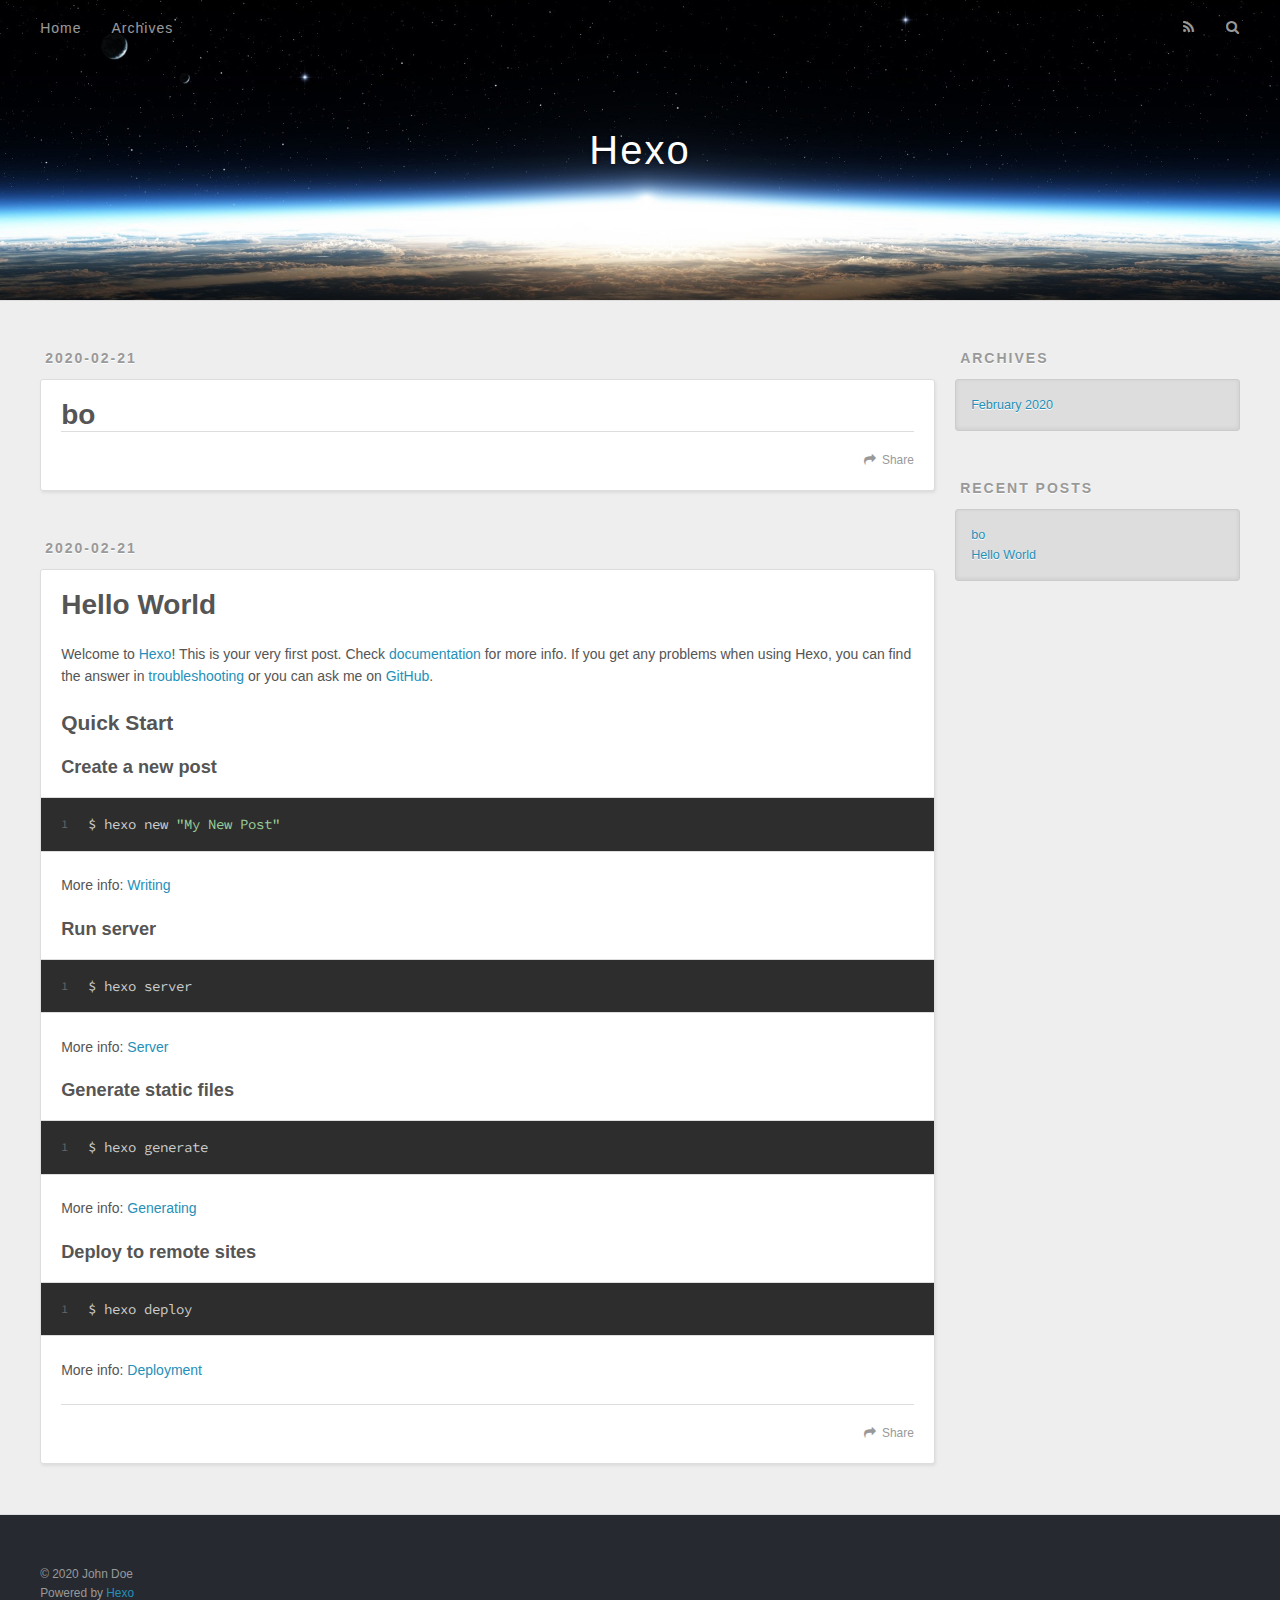
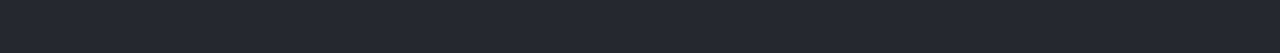
==== index.html @ 7b9a8f41 "Site updated: 2020-02-21 20:49:34" ====
<!DOCTYPE html>
<html>
<head>
  <meta charset="utf-8">
  

  
  <title>Hexo</title>
  <meta name="viewport" content="width=device-width, initial-scale=1, maximum-scale=1">
  <meta property="og:type" content="website">
<meta property="og:title" content="Hexo">
<meta property="og:url" content="http://yoursite.com/index.html">
<meta property="og:site_name" content="Hexo">
<meta property="og:locale" content="en_US">
<meta property="article:author" content="John Doe">
<meta name="twitter:card" content="summary">
  
    <link rel="alternate" href="/atom.xml" title="Hexo" type="application/atom+xml">
  
  
    <link rel="icon" href="/favicon.png">
  
  
    <link href="//fonts.googleapis.com/css?family=Source+Code+Pro" rel="stylesheet" type="text/css">
  
  
<link rel="stylesheet" href="/css/style.css">

<meta name="generator" content="Hexo 4.2.0"></head>

<body>
  <div id="container">
    <div id="wrap">
      <header id="header">
  <div id="banner"></div>
  <div id="header-outer" class="outer">
    <div id="header-title" class="inner">
      <h1 id="logo-wrap">
        <a href="/" id="logo">Hexo</a>
      </h1>
      
    </div>
    <div id="header-inner" class="inner">
      <nav id="main-nav">
        <a id="main-nav-toggle" class="nav-icon"></a>
        
          <a class="main-nav-link" href="/">Home</a>
        
          <a class="main-nav-link" href="/archives">Archives</a>
        
      </nav>
      <nav id="sub-nav">
        
          <a id="nav-rss-link" class="nav-icon" href="/atom.xml" title="RSS Feed"></a>
        
        <a id="nav-search-btn" class="nav-icon" title="Search"></a>
      </nav>
      <div id="search-form-wrap">
        <form action="//google.com/search" method="get" accept-charset="UTF-8" class="search-form"><input type="search" name="q" class="search-form-input" placeholder="Search"><button type="submit" class="search-form-submit">&#xF002;</button><input type="hidden" name="sitesearch" value="http://yoursite.com"></form>
      </div>
    </div>
  </div>
</header>
      <div class="outer">
        <section id="main">
  
    <article id="post-bo" class="article article-type-post" itemscope itemprop="blogPost">
  <div class="article-meta">
    <a href="/2020/02/21/bo/" class="article-date">
  <time datetime="2020-02-21T12:45:23.000Z" itemprop="datePublished">2020-02-21</time>
</a>
    
  </div>
  <div class="article-inner">
    
    
      <header class="article-header">
        
  
    <h1 itemprop="name">
      <a class="article-title" href="/2020/02/21/bo/">bo</a>
    </h1>
  

      </header>
    
    <div class="article-entry" itemprop="articleBody">
      
        
      
    </div>
    <footer class="article-footer">
      <a data-url="http://yoursite.com/2020/02/21/bo/" data-id="ck6w68iy30000985eg21dbt4z" class="article-share-link">Share</a>
      
      
    </footer>
  </div>
  
</article>


  
    <article id="post-hello-world" class="article article-type-post" itemscope itemprop="blogPost">
  <div class="article-meta">
    <a href="/2020/02/21/hello-world/" class="article-date">
  <time datetime="2020-02-21T11:59:10.746Z" itemprop="datePublished">2020-02-21</time>
</a>
    
  </div>
  <div class="article-inner">
    
    
      <header class="article-header">
        
  
    <h1 itemprop="name">
      <a class="article-title" href="/2020/02/21/hello-world/">Hello World</a>
    </h1>
  

      </header>
    
    <div class="article-entry" itemprop="articleBody">
      
        <p>Welcome to <a href="https://hexo.io/" target="_blank" rel="noopener">Hexo</a>! This is your very first post. Check <a href="https://hexo.io/docs/" target="_blank" rel="noopener">documentation</a> for more info. If you get any problems when using Hexo, you can find the answer in <a href="https://hexo.io/docs/troubleshooting.html" target="_blank" rel="noopener">troubleshooting</a> or you can ask me on <a href="https://github.com/hexojs/hexo/issues" target="_blank" rel="noopener">GitHub</a>.</p>
<h2 id="Quick-Start"><a href="#Quick-Start" class="headerlink" title="Quick Start"></a>Quick Start</h2><h3 id="Create-a-new-post"><a href="#Create-a-new-post" class="headerlink" title="Create a new post"></a>Create a new post</h3><figure class="highlight bash"><table><tr><td class="gutter"><pre><span class="line">1</span><br></pre></td><td class="code"><pre><span class="line">$ hexo new <span class="string">"My New Post"</span></span><br></pre></td></tr></table></figure>

<p>More info: <a href="https://hexo.io/docs/writing.html" target="_blank" rel="noopener">Writing</a></p>
<h3 id="Run-server"><a href="#Run-server" class="headerlink" title="Run server"></a>Run server</h3><figure class="highlight bash"><table><tr><td class="gutter"><pre><span class="line">1</span><br></pre></td><td class="code"><pre><span class="line">$ hexo server</span><br></pre></td></tr></table></figure>

<p>More info: <a href="https://hexo.io/docs/server.html" target="_blank" rel="noopener">Server</a></p>
<h3 id="Generate-static-files"><a href="#Generate-static-files" class="headerlink" title="Generate static files"></a>Generate static files</h3><figure class="highlight bash"><table><tr><td class="gutter"><pre><span class="line">1</span><br></pre></td><td class="code"><pre><span class="line">$ hexo generate</span><br></pre></td></tr></table></figure>

<p>More info: <a href="https://hexo.io/docs/generating.html" target="_blank" rel="noopener">Generating</a></p>
<h3 id="Deploy-to-remote-sites"><a href="#Deploy-to-remote-sites" class="headerlink" title="Deploy to remote sites"></a>Deploy to remote sites</h3><figure class="highlight bash"><table><tr><td class="gutter"><pre><span class="line">1</span><br></pre></td><td class="code"><pre><span class="line">$ hexo deploy</span><br></pre></td></tr></table></figure>

<p>More info: <a href="https://hexo.io/docs/one-command-deployment.html" target="_blank" rel="noopener">Deployment</a></p>

      
    </div>
    <footer class="article-footer">
      <a data-url="http://yoursite.com/2020/02/21/hello-world/" data-id="ck6w68iyo0001985e7ej82xli" class="article-share-link">Share</a>
      
      
    </footer>
  </div>
  
</article>


  


</section>
        
          <aside id="sidebar">
  
    

  
    

  
    
  
    
  <div class="widget-wrap">
    <h3 class="widget-title">Archives</h3>
    <div class="widget">
      <ul class="archive-list"><li class="archive-list-item"><a class="archive-list-link" href="/archives/2020/02/">February 2020</a></li></ul>
    </div>
  </div>


  
    
  <div class="widget-wrap">
    <h3 class="widget-title">Recent Posts</h3>
    <div class="widget">
      <ul>
        
          <li>
            <a href="/2020/02/21/bo/">bo</a>
          </li>
        
          <li>
            <a href="/2020/02/21/hello-world/">Hello World</a>
          </li>
        
      </ul>
    </div>
  </div>

  
</aside>
        
      </div>
      <footer id="footer">
  
  <div class="outer">
    <div id="footer-info" class="inner">
      &copy; 2020 John Doe<br>
      Powered by <a href="http://hexo.io/" target="_blank">Hexo</a>
    </div>
  </div>
</footer>
    </div>
    <nav id="mobile-nav">
  
    <a href="/" class="mobile-nav-link">Home</a>
  
    <a href="/archives" class="mobile-nav-link">Archives</a>
  
</nav>
    

<script src="//ajax.googleapis.com/ajax/libs/jquery/2.0.3/jquery.min.js"></script>


  
<link rel="stylesheet" href="/fancybox/jquery.fancybox.css">

  
<script src="/fancybox/jquery.fancybox.pack.js"></script>




<script src="/js/script.js"></script>




  </div>
</body>
</html>
---- css/style.css ----
body {
  width: 100%;
}
body:before,
body:after {
  content: "";
  display: table;
}
body:after {
  clear: both;
}
html,
body,
div,
span,
applet,
object,
iframe,
h1,
h2,
h3,
h4,
h5,
h6,
p,
blockquote,
pre,
a,
abbr,
acronym,
address,
big,
cite,
code,
del,
dfn,
em,
img,
ins,
kbd,
q,
s,
samp,
small,
strike,
strong,
sub,
sup,
tt,
var,
dl,
dt,
dd,
ol,
ul,
li,
fieldset,
form,
label,
legend,
table,
caption,
tbody,
tfoot,
thead,
tr,
th,
td {
  margin: 0;
  padding: 0;
  border: 0;
  outline: 0;
  font-weight: inherit;
  font-style: inherit;
  font-family: inherit;
  font-size: 100%;
  vertical-align: baseline;
}
body {
  line-height: 1;
  color: #000;
  background: #fff;
}
ol,
ul {
  list-style: none;
}
table {
  border-collapse: separate;
  border-spacing: 0;
  vertical-align: middle;
}
caption,
th,
td {
  text-align: left;
  font-weight: normal;
  vertical-align: middle;
}
a img {
  border: none;
}
input,
button {
  margin: 0;
  padding: 0;
}
input::-moz-focus-inner,
button::-moz-focus-inner {
  border: 0;
  padding: 0;
}
@font-face {
  font-family: FontAwesome;
  font-style: normal;
  font-weight: normal;
  src: url("fonts/fontawesome-webfont.eot?v=#4.0.3");
  src: url("fonts/fontawesome-webfont.eot?#iefix&v=#4.0.3") format("embedded-opentype"), url("fonts/fontawesome-webfont.woff?v=#4.0.3") format("woff"), url("fonts/fontawesome-webfont.ttf?v=#4.0.3") format("truetype"), url("fonts/fontawesome-webfont.svg#fontawesomeregular?v=#4.0.3") format("svg");
}
html,
body,
#container {
  height: 100%;
}
body {
  background: #eee;
  font: 14px -apple-system, BlinkMacSystemFont, "Segoe UI", "Roboto", "Oxygen", "Ubuntu", "Cantarell", "Fira Sans", "Droid Sans", "Helvetica Neue", sans-serif;
  -webkit-text-size-adjust: 100%;
}
.outer {
  max-width: 1220px;
  margin: 0 auto;
  padding: 0 20px;
}
.outer:before,
.outer:after {
  content: "";
  display: table;
}
.outer:after {
  clear: both;
}
.inner {
  display: inline;
  float: left;
  width: 98.33333333333333%;
  margin: 0 0.833333333333333%;
}
.left,
.alignleft {
  float: left;
}
.right,
.alignright {
  float: right;
}
.clear {
  clear: both;
}
#container {
  position: relative;
}
.mobile-nav-on {
  overflow: hidden;
}
#wrap {
  height: 100%;
  width: 100%;
  position: absolute;
  top: 0;
  left: 0;
  -webkit-transition: 0.2s ease-out;
  -moz-transition: 0.2s ease-out;
  -ms-transition: 0.2s ease-out;
  transition: 0.2s ease-out;
  z-index: 1;
  background: #eee;
}
.mobile-nav-on #wrap {
  left: 280px;
}
@media screen and (min-width: 768px) {
  #main {
    display: inline;
    float: left;
    width: 73.33333333333333%;
    margin: 0 0.833333333333333%;
  }
}
.article-date,
.article-category-link,
.archive-year,
.widget-title {
  text-decoration: none;
  text-transform: uppercase;
  letter-spacing: 2px;
  color: #999;
  margin-bottom: 1em;
  margin-left: 5px;
  line-height: 1em;
  text-shadow: 0 1px #fff;
  font-weight: bold;
}
.article-inner,
.archive-article-inner {
  background: #fff;
  -webkit-box-shadow: 1px 2px 3px #ddd;
  box-shadow: 1px 2px 3px #ddd;
  border: 1px solid #ddd;
  border-radius: 3px;
}
.article-entry h1,
.widget h1 {
  font-size: 2em;
}
.article-entry h2,
.widget h2 {
  font-size: 1.5em;
}
.article-entry h3,
.widget h3 {
  font-size: 1.3em;
}
.article-entry h4,
.widget h4 {
  font-size: 1.2em;
}
.article-entry h5,
.widget h5 {
  font-size: 1em;
}
.article-entry h6,
.widget h6 {
  font-size: 1em;
  color: #999;
}
.article-entry hr,
.widget hr {
  border: 1px dashed #ddd;
}
.article-entry strong,
.widget strong {
  font-weight: bold;
}
.article-entry em,
.widget em,
.article-entry cite,
.widget cite {
  font-style: italic;
}
.article-entry sup,
.widget sup,
.article-entry sub,
.widget sub {
  font-size: 0.75em;
  line-height: 0;
  position: relative;
  vertical-align: baseline;
}
.article-entry sup,
.widget sup {
  top: -0.5em;
}
.article-entry sub,
.widget sub {
  bottom: -0.2em;
}
.article-entry small,
.widget small {
  font-size: 0.85em;
}
.article-entry acronym,
.widget acronym,
.article-entry abbr,
.widget abbr {
  border-bottom: 1px dotted;
}
.article-entry ul,
.widget ul,
.article-entry ol,
.widget ol,
.article-entry dl,
.widget dl {
  margin: 0 20px;
  line-height: 1.6em;
}
.article-entry ul ul,
.widget ul ul,
.article-entry ol ul,
.widget ol ul,
.article-entry ul ol,
.widget ul ol,
.article-entry ol ol,
.widget ol ol {
  margin-top: 0;
  margin-bottom: 0;
}
.article-entry ul,
.widget ul {
  list-style: disc;
}
.article-entry ol,
.widget ol {
  list-style: decimal;
}
.article-entry dt,
.widget dt {
  font-weight: bold;
}
#header {
  height: 300px;
  position: relative;
  border-bottom: 1px solid #ddd;
}
#header:before,
#header:after {
  content: "";
  position: absolute;
  left: 0;
  right: 0;
  height: 40px;
}
#header:before {
  top: 0;
  background: -webkit-linear-gradient(rgba(0,0,0,0.2), transparent);
  background: -moz-linear-gradient(rgba(0,0,0,0.2), transparent);
  background: -ms-linear-gradient(rgba(0,0,0,0.2), transparent);
  background: linear-gradient(rgba(0,0,0,0.2), transparent);
}
#header:after {
  bottom: 0;
  background: -webkit-linear-gradient(transparent, rgba(0,0,0,0.2));
  background: -moz-linear-gradient(transparent, rgba(0,0,0,0.2));
  background: -ms-linear-gradient(transparent, rgba(0,0,0,0.2));
  background: linear-gradient(transparent, rgba(0,0,0,0.2));
}
#header-outer {
  height: 100%;
  position: relative;
}
#header-inner {
  position: relative;
  overflow: hidden;
}
#banner {
  position: absolute;
  top: 0;
  left: 0;
  width: 100%;
  height: 100%;
  background: url("images/banner.jpg") center #000;
  -webkit-background-size: cover;
  -moz-background-size: cover;
  background-size: cover;
  z-index: -1;
}
#header-title {
  text-align: center;
  height: 40px;
  position: absolute;
  top: 50%;
  left: 0;
  margin-top: -20px;
}
#logo,
#subtitle {
  text-decoration: none;
  color: #fff;
  font-weight: 300;
  text-shadow: 0 1px 4px rgba(0,0,0,0.3);
}
#logo {
  font-size: 40px;
  line-height: 40px;
  letter-spacing: 2px;
}
#subtitle {
  font-size: 16px;
  line-height: 16px;
  letter-spacing: 1px;
}
#subtitle-wrap {
  margin-top: 16px;
}
#main-nav {
  float: left;
  margin-left: -15px;
}
.nav-icon,
.main-nav-link {
  float: left;
  color: #fff;
  opacity: 0.6;
  text-decoration: none;
  text-shadow: 0 1px rgba(0,0,0,0.2);
  -webkit-transition: opacity 0.2s;
  -moz-transition: opacity 0.2s;
  -ms-transition: opacity 0.2s;
  transition: opacity 0.2s;
  display: block;
  padding: 20px 15px;
}
.nav-icon:hover,
.main-nav-link:hover {
  opacity: 1;
}
.nav-icon {
  font-family: FontAwesome;
  text-align: center;
  font-size: 14px;
  width: 14px;
  height: 14px;
  padding: 20px 15px;
  position: relative;
  cursor: pointer;
}
.main-nav-link {
  font-weight: 300;
  letter-spacing: 1px;
}
@media screen and (max-width: 479px) {
  .main-nav-link {
    display: none;
  }
}
#main-nav-toggle {
  display: none;
}
#main-nav-toggle:before {
  content: "\f0c9";
}
@media screen and (max-width: 479px) {
  #main-nav-toggle {
    display: block;
  }
}
#sub-nav {
  float: right;
  margin-right: -15px;
}
#nav-rss-link:before {
  content: "\f09e";
}
#nav-search-btn:before {
  content: "\f002";
}
#search-form-wrap {
  position: absolute;
  top: 15px;
  width: 150px;
  height: 30px;
  right: -150px;
  opacity: 0;
  -webkit-transition: 0.2s ease-out;
  -moz-transition: 0.2s ease-out;
  -ms-transition: 0.2s ease-out;
  transition: 0.2s ease-out;
}
#search-form-wrap.on {
  opacity: 1;
  right: 0;
}
@media screen and (max-width: 479px) {
  #search-form-wrap {
    width: 100%;
    right: -100%;
  }
}
.search-form {
  position: absolute;
  top: 0;
  left: 0;
  right: 0;
  background: #fff;
  padding: 5px 15px;
  border-radius: 15px;
  -webkit-box-shadow: 0 0 10px rgba(0,0,0,0.3);
  box-shadow: 0 0 10px rgba(0,0,0,0.3);
}
.search-form-input {
  border: none;
  background: none;
  color: #555;
  width: 100%;
  font: 13px -apple-system, BlinkMacSystemFont, "Segoe UI", "Roboto", "Oxygen", "Ubuntu", "Cantarell", "Fira Sans", "Droid Sans", "Helvetica Neue", sans-serif;
  outline: none;
}
.search-form-input::-webkit-search-results-decoration,
.search-form-input::-webkit-search-cancel-button {
  -webkit-appearance: none;
}
.search-form-submit {
  position: absolute;
  top: 50%;
  right: 10px;
  margin-top: -7px;
  font: 13px FontAwesome;
  border: none;
  background: none;
  color: #bbb;
  cursor: pointer;
}
.search-form-submit:hover,
.search-form-submit:focus {
  color: #777;
}
.article {
  margin: 50px 0;
}
.article-inner {
  overflow: hidden;
}
.article-meta:before,
.article-meta:after {
  content: "";
  display: table;
}
.article-meta:after {
  clear: both;
}
.article-date {
  float: left;
}
.article-category {
  float: left;
  line-height: 1em;
  color: #ccc;
  text-shadow: 0 1px #fff;
  margin-left: 8px;
}
.article-category:before {
  content: "\2022";
}
.article-category-link {
  margin: 0 12px 1em;
}
.article-header {
  padding: 20px 20px 0;
}
.article-title {
  text-decoration: none;
  font-size: 2em;
  font-weight: bold;
  color: #555;
  line-height: 1.1em;
  -webkit-transition: color 0.2s;
  -moz-transition: color 0.2s;
  -ms-transition: color 0.2s;
  transition: color 0.2s;
}
a.article-title:hover {
  color: #258fb8;
}
.article-entry {
  color: #555;
  padding: 0 20px;
}
.article-entry:before,
.article-entry:after {
  content: "";
  display: table;
}
.article-entry:after {
  clear: both;
}
.article-entry p,
.article-entry table {
  line-height: 1.6em;
  margin: 1.6em 0;
}
.article-entry h1,
.article-entry h2,
.article-entry h3,
.article-entry h4,
.article-entry h5,
.article-entry h6 {
  font-weight: bold;
}
.article-entry h1,
.article-entry h2,
.article-entry h3,
.article-entry h4,
.article-entry h5,
.article-entry h6 {
  line-height: 1.1em;
  margin: 1.1em 0;
}
.article-entry a {
  color: #258fb8;
  text-decoration: none;
}
.article-entry a:hover {
  text-decoration: underline;
}
.article-entry ul,
.article-entry ol,
.article-entry dl {
  margin-top: 1.6em;
  margin-bottom: 1.6em;
}
.article-entry img,
.article-entry video {
  max-width: 100%;
  height: auto;
  display: block;
  margin: auto;
}
.article-entry iframe {
  border: none;
}
.article-entry table {
  width: 100%;
  border-collapse: collapse;
  border-spacing: 0;
}
.article-entry th {
  font-weight: bold;
  border-bottom: 3px solid #ddd;
  padding-bottom: 0.5em;
}
.article-entry td {
  border-bottom: 1px solid #ddd;
  padding: 10px 0;
}
.article-entry blockquote {
  font-family: Georgia, "Times New Roman", serif;
  font-size: 1.4em;
  margin: 1.6em 20px;
  text-align: center;
}
.article-entry blockquote footer {
  font-size: 14px;
  margin: 1.6em 0;
  font-family: -apple-system, BlinkMacSystemFont, "Segoe UI", "Roboto", "Oxygen", "Ubuntu", "Cantarell", "Fira Sans", "Droid Sans", "Helvetica Neue", sans-serif;
}
.article-entry blockquote footer cite:before {
  content: "—";
  padding: 0 0.5em;
}
.article-entry .pullquote {
  text-align: left;
  width: 45%;
  margin: 0;
}
.article-entry .pullquote.left {
  margin-left: 0.5em;
  margin-right: 1em;
}
.article-entry .pullquote.right {
  margin-right: 0.5em;
  margin-left: 1em;
}
.article-entry .caption {
  color: #999;
  display: block;
  font-size: 0.9em;
  margin-top: 0.5em;
  position: relative;
  text-align: center;
}
.article-entry .video-container {
  position: relative;
  padding-top: 56.25%;
  height: 0;
  overflow: hidden;
}
.article-entry .video-container iframe,
.article-entry .video-container object,
.article-entry .video-container embed {
  position: absolute;
  top: 0;
  left: 0;
  width: 100%;
  height: 100%;
  margin-top: 0;
}
.article-more-link a {
  display: inline-block;
  line-height: 1em;
  padding: 6px 15px;
  border-radius: 15px;
  background: #eee;
  color: #999;
  text-shadow: 0 1px #fff;
  text-decoration: none;
}
.article-more-link a:hover {
  background: #258fb8;
  color: #fff;
  text-decoration: none;
  text-shadow: 0 1px #1e7293;
}
.article-footer {
  font-size: 0.85em;
  line-height: 1.6em;
  border-top: 1px solid #ddd;
  padding-top: 1.6em;
  margin: 0 20px 20px;
}
.article-footer:before,
.article-footer:after {
  content: "";
  display: table;
}
.article-footer:after {
  clear: both;
}
.article-footer a {
  color: #999;
  text-decoration: none;
}
.article-footer a:hover {
  color: #555;
}
.article-tag-list-item {
  float: left;
  margin-right: 10px;
}
.article-tag-list-link:before {
  content: "#";
}
.article-comment-link {
  float: right;
}
.article-comment-link:before {
  content: "\f075";
  font-family: FontAwesome;
  padding-right: 8px;
}
.article-share-link {
  cursor: pointer;
  float: right;
  margin-left: 20px;
}
.article-share-link:before {
  content: "\f064";
  font-family: FontAwesome;
  padding-right: 6px;
}
#article-nav {
  position: relative;
}
#article-nav:before,
#article-nav:after {
  content: "";
  display: table;
}
#article-nav:after {
  clear: both;
}
@media screen and (min-width: 768px) {
  #article-nav {
    margin: 50px 0;
  }
  #article-nav:before {
    width: 8px;
    height: 8px;
    position: absolute;
    top: 50%;
    left: 50%;
    margin-top: -4px;
    margin-left: -4px;
    content: "";
    border-radius: 50%;
    background: #ddd;
    -webkit-box-shadow: 0 1px 2px #fff;
    box-shadow: 0 1px 2px #fff;
  }
}
.article-nav-link-wrap {
  text-decoration: none;
  text-shadow: 0 1px #fff;
  color: #999;
  -webkit-box-sizing: border-box;
  -moz-box-sizing: border-box;
  box-sizing: border-box;
  margin-top: 50px;
  text-align: center;
  display: block;
}
.article-nav-link-wrap:hover {
  color: #555;
}
@media screen and (min-width: 768px) {
  .article-nav-link-wrap {
    width: 50%;
    margin-top: 0;
  }
}
@media screen and (min-width: 768px) {
  #article-nav-newer {
    float: left;
    text-align: right;
    padding-right: 20px;
  }
}
@media screen and (min-width: 768px) {
  #article-nav-older {
    float: right;
    text-align: left;
    padding-left: 20px;
  }
}
.article-nav-caption {
  text-transform: uppercase;
  letter-spacing: 2px;
  color: #ddd;
  line-height: 1em;
  font-weight: bold;
}
#article-nav-newer .article-nav-caption {
  margin-right: -2px;
}
.article-nav-title {
  font-size: 0.85em;
  line-height: 1.6em;
  margin-top: 0.5em;
}
.article-share-box {
  position: absolute;
  display: none;
  background: #fff;
  -webkit-box-shadow: 1px 2px 10px rgba(0,0,0,0.2);
  box-shadow: 1px 2px 10px rgba(0,0,0,0.2);
  border-radius: 3px;
  margin-left: -145px;
  overflow: hidden;
  z-index: 1;
}
.article-share-box.on {
  display: block;
}
.article-share-input {
  width: 100%;
  background: none;
  -webkit-box-sizing: border-box;
  -moz-box-sizing: border-box;
  box-sizing: border-box;
  font: 14px -apple-system, BlinkMacSystemFont, "Segoe UI", "Roboto", "Oxygen", "Ubuntu", "Cantarell", "Fira Sans", "Droid Sans", "Helvetica Neue", sans-serif;
  padding: 0 15px;
  color: #555;
  outline: none;
  border: 1px solid #ddd;
  border-radius: 3px 3px 0 0;
  height: 36px;
  line-height: 36px;
}
.article-share-links {
  background: #eee;
}
.article-share-links:before,
.article-share-links:after {
  content: "";
  display: table;
}
.article-share-links:after {
  clear: both;
}
.article-share-twitter,
.article-share-facebook,
.article-share-pinterest,
.article-share-google {
  width: 50px;
  height: 36px;
  display: block;
  float: left;
  position: relative;
  color: #999;
  text-shadow: 0 1px #fff;
}
.article-share-twitter:before,
.article-share-facebook:before,
.article-share-pinterest:before,
.article-share-google:before {
  font-size: 20px;
  font-family: FontAwesome;
  width: 20px;
  height: 20px;
  position: absolute;
  top: 50%;
  left: 50%;
  margin-top: -10px;
  margin-left: -10px;
  text-align: center;
}
.article-share-twitter:hover,
.article-share-facebook:hover,
.article-share-pinterest:hover,
.article-share-google:hover {
  color: #fff;
}
.article-share-twitter:before {
  content: "\f099";
}
.article-share-twitter:hover {
  background: #00aced;
  text-shadow: 0 1px #008abe;
}
.article-share-facebook:before {
  content: "\f09a";
}
.article-share-facebook:hover {
  background: #3b5998;
  text-shadow: 0 1px #2f477a;
}
.article-share-pinterest:before {
  content: "\f0d2";
}
.article-share-pinterest:hover {
  background: #cb2027;
  text-shadow: 0 1px #a21a1f;
}
.article-share-google:before {
  content: "\f0d5";
}
.article-share-google:hover {
  background: #dd4b39;
  text-shadow: 0 1px #be3221;
}
.article-gallery {
  background: #000;
  position: relative;
}
.article-gallery-photos {
  position: relative;
  overflow: hidden;
}
.article-gallery-img {
  display: none;
  max-width: 100%;
}
.article-gallery-img:first-child {
  display: block;
}
.article-gallery-img.loaded {
  position: absolute;
  display: block;
}
.article-gallery-img img {
  display: block;
  max-width: 100%;
  margin: 0 auto;
}
#comments {
  background: #fff;
  -webkit-box-shadow: 1px 2px 3px #ddd;
  box-shadow: 1px 2px 3px #ddd;
  padding: 20px;
  border: 1px solid #ddd;
  border-radius: 3px;
  margin: 50px 0;
}
#comments a {
  color: #258fb8;
}
.archives-wrap {
  margin: 50px 0;
}
.archives:before,
.archives:after {
  content: "";
  display: table;
}
.archives:after {
  clear: both;
}
.archive-year-wrap {
  margin-bottom: 1em;
}
.archives {
  -webkit-column-gap: 10px;
  -moz-column-gap: 10px;
  column-gap: 10px;
}
@media screen and (min-width: 480px) and (max-width: 767px) {
  .archives {
    -webkit-column-count: 2;
    -moz-column-count: 2;
    column-count: 2;
  }
}
@media screen and (min-width: 768px) {
  .archives {
    -webkit-column-count: 3;
    -moz-column-count: 3;
    column-count: 3;
  }
}
.archive-article {
  -webkit-column-break-inside: avoid;
  page-break-inside: avoid;
  overflow: hidden;
  break-inside: avoid-column;
}
.archive-article-inner {
  padding: 10px;
  margin-bottom: 15px;
}
.archive-article-title {
  text-decoration: none;
  font-weight: bold;
  color: #555;
  -webkit-transition: color 0.2s;
  -moz-transition: color 0.2s;
  -ms-transition: color 0.2s;
  transition: color 0.2s;
  line-height: 1.6em;
}
.archive-article-title:hover {
  color: #258fb8;
}
.archive-article-footer {
  margin-top: 1em;
}
.archive-article-date {
  color: #999;
  text-decoration: none;
  font-size: 0.85em;
  line-height: 1em;
  margin-bottom: 0.5em;
  display: block;
}
#page-nav {
  margin: 50px auto;
  background: #fff;
  -webkit-box-shadow: 1px 2px 3px #ddd;
  box-shadow: 1px 2px 3px #ddd;
  border: 1px solid #ddd;
  border-radius: 3px;
  text-align: center;
  color: #999;
  overflow: hidden;
}
#page-nav:before,
#page-nav:after {
  content: "";
  display: table;
}
#page-nav:after {
  clear: both;
}
#page-nav a,
#page-nav span {
  padding: 10px 20px;
  line-height: 1;
  height: 2ex;
}
#page-nav a {
  color: #999;
  text-decoration: none;
}
#page-nav a:hover {
  background: #999;
  color: #fff;
}
#page-nav .prev {
  float: left;
}
#page-nav .next {
  float: right;
}
#page-nav .page-number {
  display: inline-block;
}
@media screen and (max-width: 479px) {
  #page-nav .page-number {
    display: none;
  }
}
#page-nav .current {
  color: #555;
  font-weight: bold;
}
#page-nav .space {
  color: #ddd;
}
#footer {
  background: #262a30;
  padding: 50px 0;
  border-top: 1px solid #ddd;
  color: #999;
}
#footer a {
  color: #258fb8;
  text-decoration: none;
}
#footer a:hover {
  text-decoration: underline;
}
#footer-info {
  line-height: 1.6em;
  font-size: 0.85em;
}
.article-entry pre,
.article-entry .highlight {
  background: #2d2d2d;
  margin: 0 -20px;
  padding: 15px 20px;
  border-style: solid;
  border-color: #ddd;
  border-width: 1px 0;
  overflow: auto;
  color: #ccc;
  line-height: 22.400000000000002px;
}
.article-entry .highlight .gutter pre,
.article-entry .gist .gist-file .gist-data .line-numbers {
  color: #666;
  font-size: 0.85em;
}
.article-entry pre,
.article-entry code {
  font-family: "Source Code Pro", Consolas, Monaco, Menlo, Consolas, monospace;
}
.article-entry code {
  background: #eee;
  text-shadow: 0 1px #fff;
  padding: 0 0.3em;
}
.article-entry pre code {
  background: none;
  text-shadow: none;
  padding: 0;
}
.article-entry .highlight pre {
  border: none;
  margin: 0;
  padding: 0;
}
.article-entry .highlight table {
  margin: 0;
  width: auto;
}
.article-entry .highlight td {
  border: none;
  padding: 0;
}
.article-entry .highlight figcaption {
  font-size: 0.85em;
  color: #999;
  line-height: 1em;
  margin-bottom: 1em;
}
.article-entry .highlight figcaption:before,
.article-entry .highlight figcaption:after {
  content: "";
  display: table;
}
.article-entry .highlight figcaption:after {
  clear: both;
}
.article-entry .highlight figcaption a {
  float: right;
}
.article-entry .highlight .gutter pre {
  text-align: right;
  padding-right: 20px;
}
.article-entry .highlight .line {
  height: 22.400000000000002px;
}
.article-entry .highlight .line.marked {
  background: #515151;
}
.article-entry .gist {
  margin: 0 -20px;
  border-style: solid;
  border-color: #ddd;
  border-width: 1px 0;
  background: #2d2d2d;
  padding: 15px 20px 15px 0;
}
.article-entry .gist .gist-file {
  border: none;
  font-family: "Source Code Pro", Consolas, Monaco, Menlo, Consolas, monospace;
  margin: 0;
}
.article-entry .gist .gist-file .gist-data {
  background: none;
  border: none;
}
.article-entry .gist .gist-file .gist-data .line-numbers {
  background: none;
  border: none;
  padding: 0 20px 0 0;
}
.article-entry .gist .gist-file .gist-data .line-data {
  padding: 0 !important;
}
.article-entry .gist .gist-file .highlight {
  margin: 0;
  padding: 0;
  border: none;
}
.article-entry .gist .gist-file .gist-meta {
  background: #2d2d2d;
  color: #999;
  font: 0.85em -apple-system, BlinkMacSystemFont, "Segoe UI", "Roboto", "Oxygen", "Ubuntu", "Cantarell", "Fira Sans", "Droid Sans", "Helvetica Neue", sans-serif;
  text-shadow: 0 0;
  padding: 0;
  margin-top: 1em;
  margin-left: 20px;
}
.article-entry .gist .gist-file .gist-meta a {
  color: #258fb8;
  font-weight: normal;
}
.article-entry .gist .gist-file .gist-meta a:hover {
  text-decoration: underline;
}
pre .comment,
pre .title {
  color: #999;
}
pre .variable,
pre .attribute,
pre .tag,
pre .regexp,
pre .ruby .constant,
pre .xml .tag .title,
pre .xml .pi,
pre .xml .doctype,
pre .html .doctype,
pre .css .id,
pre .css .class,
pre .css .pseudo {
  color: #f2777a;
}
pre .number,
pre .preprocessor,
pre .built_in,
pre .literal,
pre .params,
pre .constant {
  color: #f99157;
}
pre .class,
pre .ruby .class .title,
pre .css .rules .attribute {
  color: #9c9;
}
pre .string,
pre .value,
pre .inheritance,
pre .header,
pre .ruby .symbol,
pre .xml .cdata {
  color: #9c9;
}
pre .css .hexcolor {
  color: #6cc;
}
pre .function,
pre .python .decorator,
pre .python .title,
pre .ruby .function .title,
pre .ruby .title .keyword,
pre .perl .sub,
pre .javascript .title,
pre .coffeescript .title {
  color: #69c;
}
pre .keyword,
pre .javascript .function {
  color: #c9c;
}
@media screen and (max-width: 479px) {
  #mobile-nav {
    position: absolute;
    top: 0;
    left: 0;
    width: 280px;
    height: 100%;
    background: #191919;
    border-right: 1px solid #fff;
  }
}
@media screen and (max-width: 479px) {
  .mobile-nav-link {
    display: block;
    color: #999;
    text-decoration: none;
    padding: 15px 20px;
    font-weight: bold;
  }
  .mobile-nav-link:hover {
    color: #fff;
  }
}
@media screen and (min-width: 768px) {
  #sidebar {
    display: inline;
    float: left;
    width: 23.333333333333332%;
    margin: 0 0.833333333333333%;
  }
}
.widget-wrap {
  margin: 50px 0;
}
.widget {
  color: #777;
  text-shadow: 0 1px #fff;
  background: #ddd;
  -webkit-box-shadow: 0 -1px 4px #ccc inset;
  box-shadow: 0 -1px 4px #ccc inset;
  border: 1px solid #ccc;
  padding: 15px;
  border-radius: 3px;
}
.widget a {
  color: #258fb8;
  text-decoration: none;
}
.widget a:hover {
  text-decoration: underline;
}
.widget ul ul,
.widget ol ul,
.widget dl ul,
.widget ul ol,
.widget ol ol,
.widget dl ol,
.widget ul dl,
.widget ol dl,
.widget dl dl {
  margin-left: 15px;
  list-style: disc;
}
.widget {
  line-height: 1.6em;
  word-wrap: break-word;
  font-size: 0.9em;
}
.widget ul,
.widget ol {
  list-style: none;
  margin: 0;
}
.widget ul ul,
.widget ol ul,
.widget ul ol,
.widget ol ol {
  margin: 0 20px;
}
.widget ul ul,
.widget ol ul {
  list-style: disc;
}
.widget ul ol,
.widget ol ol {
  list-style: decimal;
}
.category-list-count,
.tag-list-count,
.archive-list-count {
  padding-left: 5px;
  color: #999;
  font-size: 0.85em;
}
.category-list-count:before,
.tag-list-count:before,
.archive-list-count:before {
  content: "(";
}
.category-list-count:after,
.tag-list-count:after,
.archive-list-count:after {
  content: ")";
}
.tagcloud a {
  margin-right: 5px;
  display: inline-block;
}
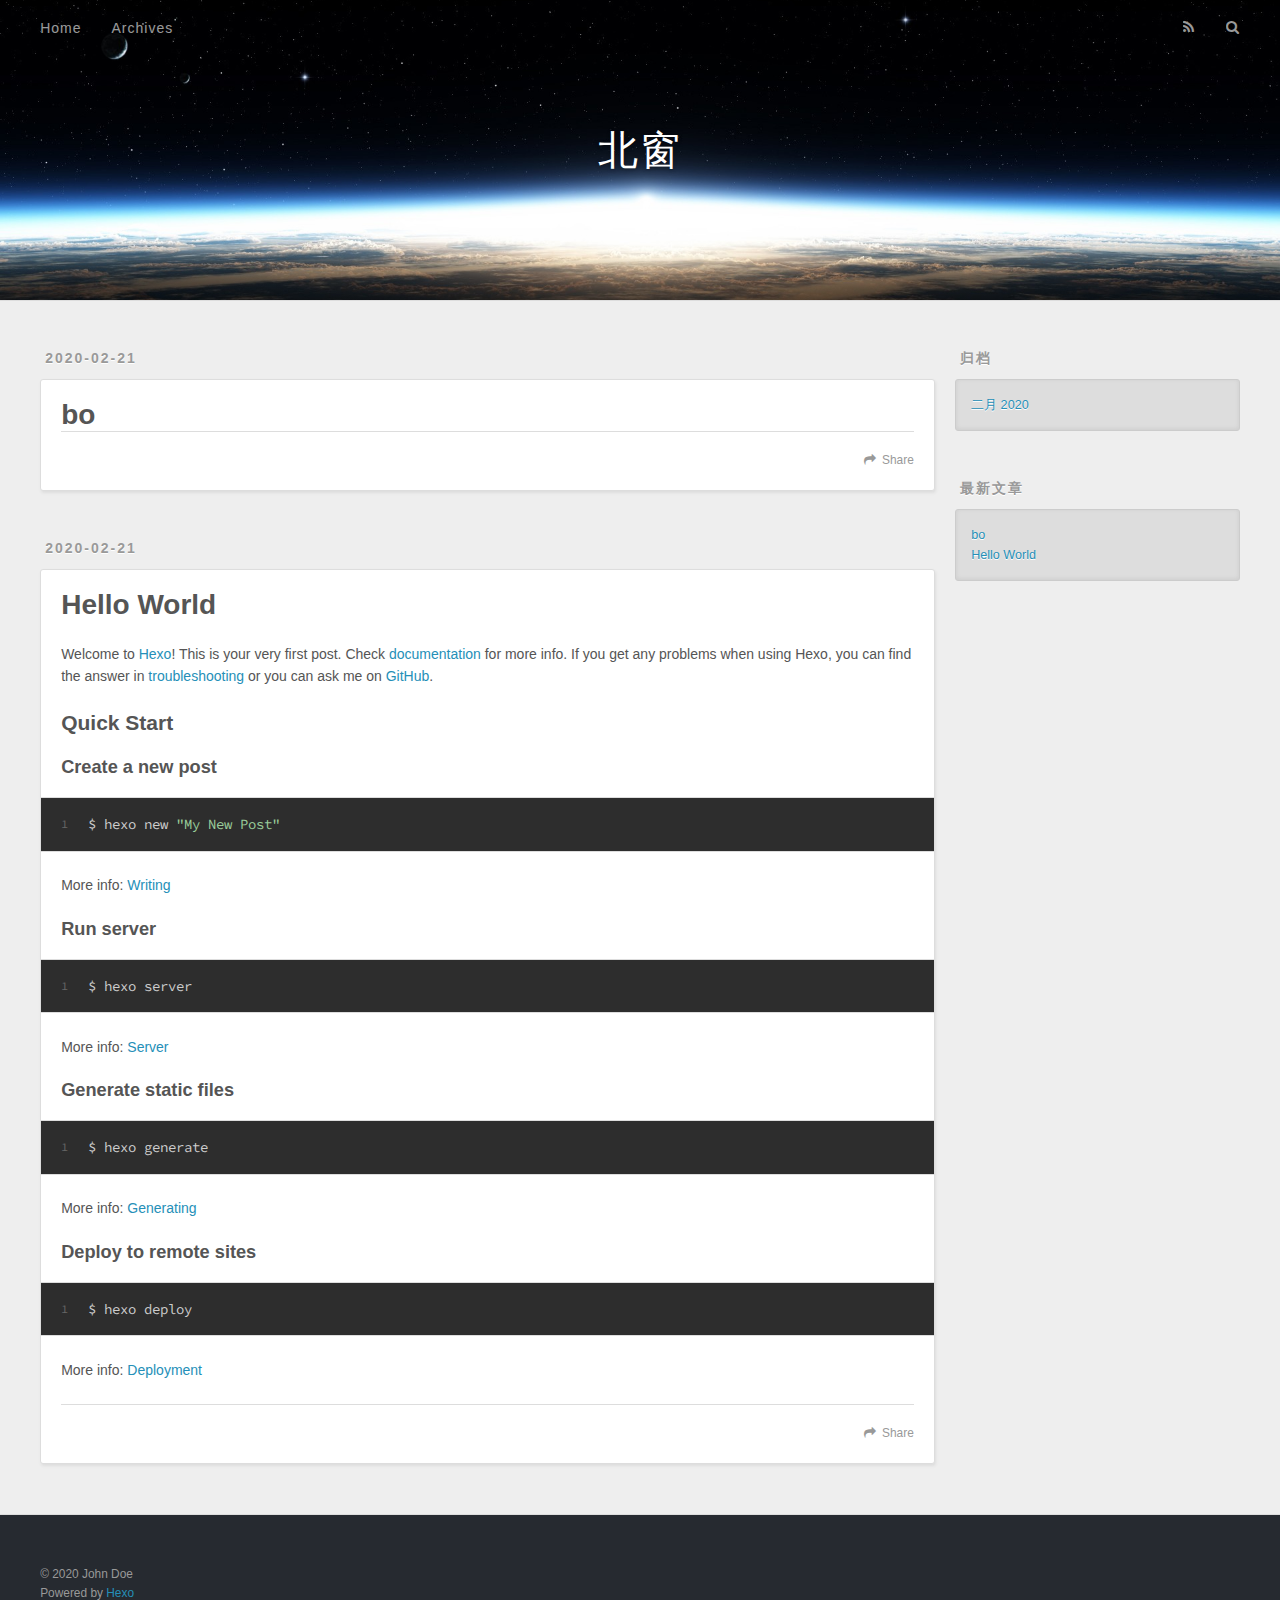
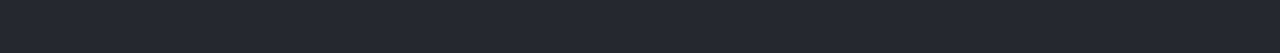
==== commit 39d6f031: "Site updated: 2020-02-21 21:05:25" ====
--- a/index.html
+++ b/index.html
@@ -5,17 +5,17 @@
   
 
   
-  <title>Hexo</title>
+  <title>北窗</title>
   <meta name="viewport" content="width=device-width, initial-scale=1, maximum-scale=1">
   <meta property="og:type" content="website">
-<meta property="og:title" content="Hexo">
+<meta property="og:title" content="北窗">
 <meta property="og:url" content="http://yoursite.com/index.html">
-<meta property="og:site_name" content="Hexo">
-<meta property="og:locale" content="en_US">
+<meta property="og:site_name" content="北窗">
+<meta property="og:locale" content="zh_CN">
 <meta property="article:author" content="John Doe">
 <meta name="twitter:card" content="summary">
   
-    <link rel="alternate" href="/atom.xml" title="Hexo" type="application/atom+xml">
+    <link rel="alternate" href="/atom.xml" title="北窗" type="application/atom+xml">
   
   
     <link rel="icon" href="/favicon.png">
@@ -36,7 +36,7 @@
   <div id="header-outer" class="outer">
     <div id="header-title" class="inner">
       <h1 id="logo-wrap">
-        <a href="/" id="logo">Hexo</a>
+        <a href="/" id="logo">北窗</a>
       </h1>
       
     </div>
@@ -53,7 +53,7 @@
         
           <a id="nav-rss-link" class="nav-icon" href="/atom.xml" title="RSS Feed"></a>
         
-        <a id="nav-search-btn" class="nav-icon" title="Search"></a>
+        <a id="nav-search-btn" class="nav-icon" title="搜索"></a>
       </nav>
       <div id="search-form-wrap">
         <form action="//google.com/search" method="get" accept-charset="UTF-8" class="search-form"><input type="search" name="q" class="search-form-input" placeholder="Search"><button type="submit" class="search-form-submit">&#xF002;</button><input type="hidden" name="sitesearch" value="http://yoursite.com"></form>
@@ -90,7 +90,7 @@
       
     </div>
     <footer class="article-footer">
-      <a data-url="http://yoursite.com/2020/02/21/bo/" data-id="ck6w68iy30000985eg21dbt4z" class="article-share-link">Share</a>
+      <a data-url="http://yoursite.com/2020/02/21/bo/" data-id="ck6w6swaw0001br5e1hs901gb" class="article-share-link">Share</a>
       
       
     </footer>
@@ -139,7 +139,7 @@
       
     </div>
     <footer class="article-footer">
-      <a data-url="http://yoursite.com/2020/02/21/hello-world/" data-id="ck6w68iyo0001985e7ej82xli" class="article-share-link">Share</a>
+      <a data-url="http://yoursite.com/2020/02/21/hello-world/" data-id="ck6w6swao0000br5ed1tj6dji" class="article-share-link">Share</a>
       
       
     </footer>
@@ -165,9 +165,9 @@
   
     
   <div class="widget-wrap">
-    <h3 class="widget-title">Archives</h3>
+    <h3 class="widget-title">归档</h3>
     <div class="widget">
-      <ul class="archive-list"><li class="archive-list-item"><a class="archive-list-link" href="/archives/2020/02/">February 2020</a></li></ul>
+      <ul class="archive-list"><li class="archive-list-item"><a class="archive-list-link" href="/archives/2020/02/">二月 2020</a></li></ul>
     </div>
   </div>
 
@@ -175,7 +175,7 @@
   
     
   <div class="widget-wrap">
-    <h3 class="widget-title">Recent Posts</h3>
+    <h3 class="widget-title">最新文章</h3>
     <div class="widget">
       <ul>
         
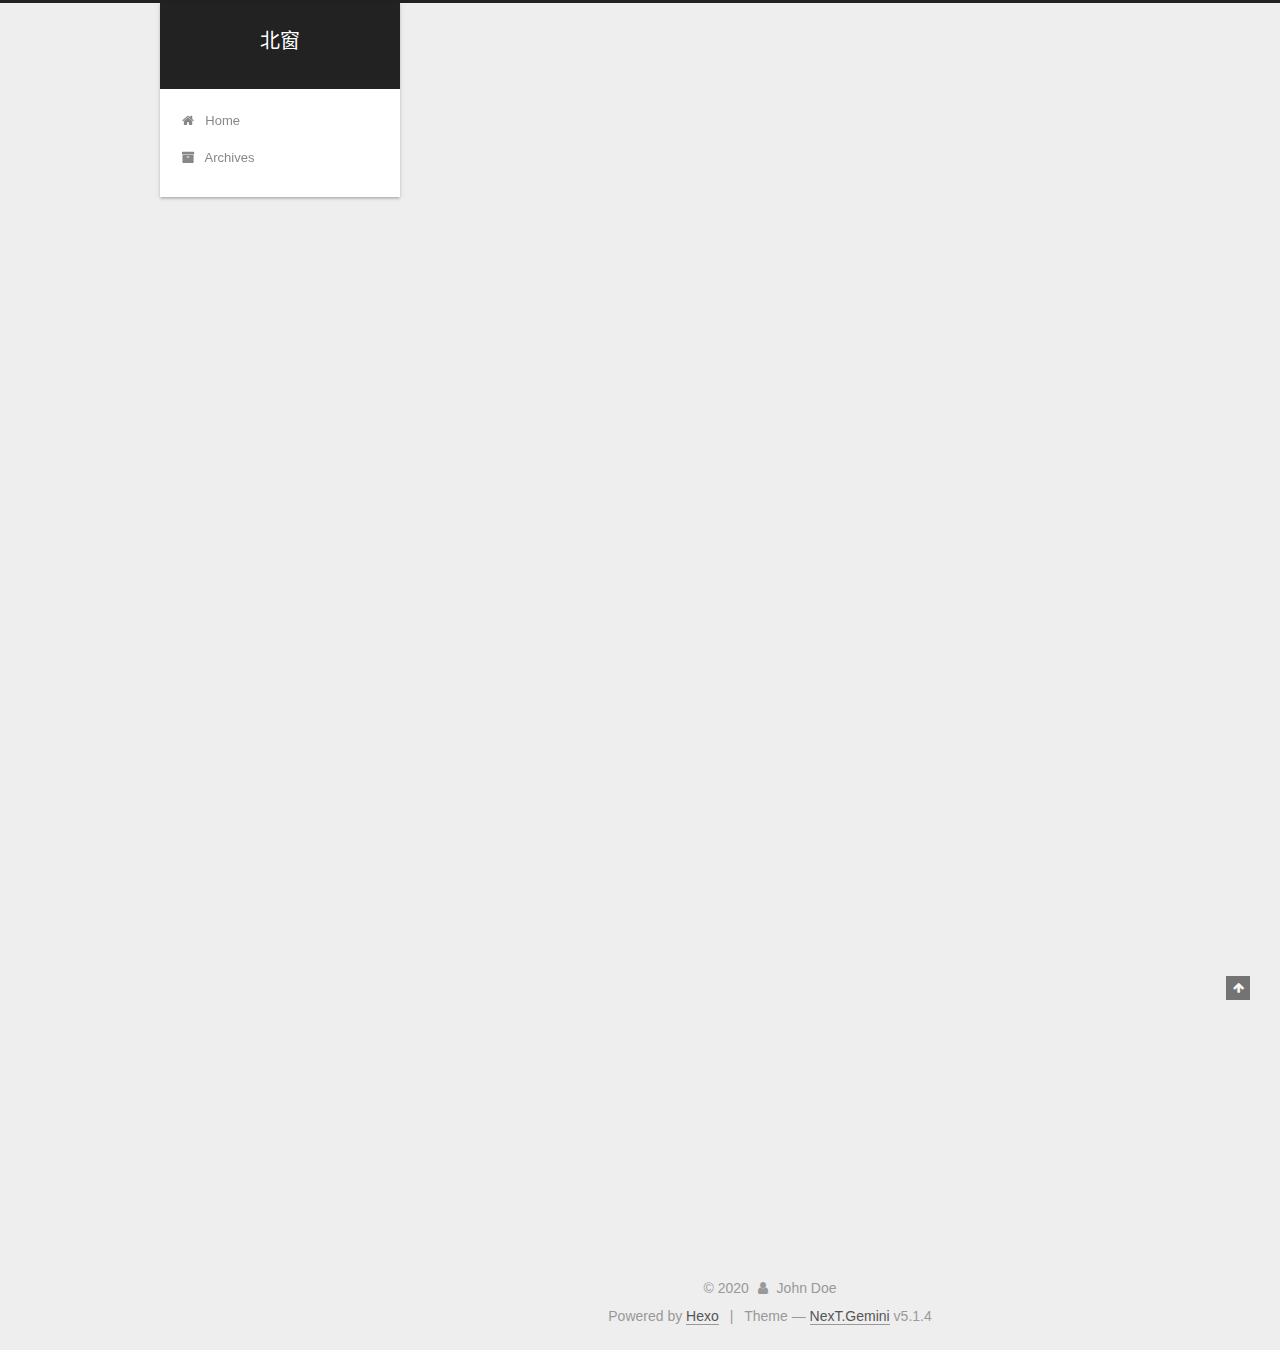
==== commit d79e3601: "Site updated: 2020-02-23 12:20:06" ====
--- a/index.html
+++ b/index.html
@@ -1,236 +1,746 @@
 <!DOCTYPE html>
-<html>
+
+
+
+  
+
+
+<html class="theme-next gemini use-motion" lang="zh-CN">
 <head>
-  <meta charset="utf-8">
-  
-
-  
-  <title>北窗</title>
-  <meta name="viewport" content="width=device-width, initial-scale=1, maximum-scale=1">
-  <meta property="og:type" content="website">
+  <meta charset="UTF-8"/>
+<meta http-equiv="X-UA-Compatible" content="IE=edge" />
+<meta name="viewport" content="width=device-width, initial-scale=1, maximum-scale=1"/>
+<meta name="theme-color" content="#222">
+
+
+
+
+
+
+
+
+
+<meta http-equiv="Cache-Control" content="no-transform" />
+<meta http-equiv="Cache-Control" content="no-siteapp" />
+
+
+
+
+
+
+
+
+
+
+
+
+
+
+
+
+  
+  
+  <link href="/lib/fancybox/source/jquery.fancybox.css?v=2.1.5" rel="stylesheet" type="text/css" />
+
+
+
+
+
+
+
+<link href="/lib/font-awesome/css/font-awesome.min.css?v=4.6.2" rel="stylesheet" type="text/css" />
+
+<link href="/css/main.css?v=5.1.4" rel="stylesheet" type="text/css" />
+
+
+  <link rel="apple-touch-icon" sizes="180x180" href="/images/apple-touch-icon-next.png?v=5.1.4">
+
+
+  <link rel="icon" type="image/png" sizes="32x32" href="/images/favicon-32x32-next.png?v=5.1.4">
+
+
+  <link rel="icon" type="image/png" sizes="16x16" href="/images/favicon-16x16-next.png?v=5.1.4">
+
+
+  <link rel="mask-icon" href="/images/logo.svg?v=5.1.4" color="#222">
+
+
+
+
+
+  <meta name="keywords" content="Hexo, NexT" />
+
+
+
+
+
+
+
+
+
+
+<meta property="og:type" content="website">
 <meta property="og:title" content="北窗">
 <meta property="og:url" content="http://yoursite.com/index.html">
 <meta property="og:site_name" content="北窗">
 <meta property="og:locale" content="zh_CN">
 <meta property="article:author" content="John Doe">
 <meta name="twitter:card" content="summary">
-  
-    <link rel="alternate" href="/atom.xml" title="北窗" type="application/atom+xml">
-  
-  
-    <link rel="icon" href="/favicon.png">
-  
-  
-    <link href="//fonts.googleapis.com/css?family=Source+Code+Pro" rel="stylesheet" type="text/css">
-  
-  
-<link rel="stylesheet" href="/css/style.css">
+
+
+
+<script type="text/javascript" id="hexo.configurations">
+  var NexT = window.NexT || {};
+  var CONFIG = {
+    root: '/',
+    scheme: 'Gemini',
+    version: '5.1.4',
+    sidebar: {"position":"left","display":"post","offset":12,"b2t":false,"scrollpercent":false,"onmobile":false},
+    fancybox: true,
+    tabs: true,
+    motion: {"enable":true,"async":false,"transition":{"post_block":"fadeIn","post_header":"slideDownIn","post_body":"slideDownIn","coll_header":"slideLeftIn","sidebar":"slideUpIn"}},
+    duoshuo: {
+      userId: '0',
+      author: 'Author'
+    },
+    algolia: {
+      applicationID: '',
+      apiKey: '',
+      indexName: '',
+      hits: {"per_page":10},
+      labels: {"input_placeholder":"Search for Posts","hits_empty":"We didn't find any results for the search: ${query}","hits_stats":"${hits} results found in ${time} ms"}
+    }
+  };
+</script>
+
+
+
+  <link rel="canonical" href="http://yoursite.com/"/>
+
+
+
+
+
+  <title>北窗</title>
+  
+
+
+
+
+
+
+
 
 <meta name="generator" content="Hexo 4.2.0"></head>
 
-<body>
-  <div id="container">
-    <div id="wrap">
-      <header id="header">
-  <div id="banner"></div>
-  <div id="header-outer" class="outer">
-    <div id="header-title" class="inner">
-      <h1 id="logo-wrap">
-        <a href="/" id="logo">北窗</a>
-      </h1>
-      
+<body itemscope itemtype="http://schema.org/WebPage" lang="zh-CN">
+
+  
+  
+    
+  
+
+  <div class="container sidebar-position-left 
+  page-home">
+    <div class="headband"></div>
+
+    <header id="header" class="header" itemscope itemtype="http://schema.org/WPHeader">
+      <div class="header-inner"><div class="site-brand-wrapper">
+  <div class="site-meta ">
+    
+
+    <div class="custom-logo-site-title">
+      <a href="/"  class="brand" rel="start">
+        <span class="logo-line-before"><i></i></span>
+        <span class="site-title">北窗</span>
+        <span class="logo-line-after"><i></i></span>
+      </a>
     </div>
-    <div id="header-inner" class="inner">
-      <nav id="main-nav">
-        <a id="main-nav-toggle" class="nav-icon"></a>
-        
-          <a class="main-nav-link" href="/">Home</a>
-        
-          <a class="main-nav-link" href="/archives">Archives</a>
-        
-      </nav>
-      <nav id="sub-nav">
-        
-          <a id="nav-rss-link" class="nav-icon" href="/atom.xml" title="RSS Feed"></a>
-        
-        <a id="nav-search-btn" class="nav-icon" title="搜索"></a>
-      </nav>
-      <div id="search-form-wrap">
-        <form action="//google.com/search" method="get" accept-charset="UTF-8" class="search-form"><input type="search" name="q" class="search-form-input" placeholder="Search"><button type="submit" class="search-form-submit">&#xF002;</button><input type="hidden" name="sitesearch" value="http://yoursite.com"></form>
-      </div>
+      
+        <p class="site-subtitle"></p>
+      
+  </div>
+
+  <div class="site-nav-toggle">
+    <button>
+      <span class="btn-bar"></span>
+      <span class="btn-bar"></span>
+      <span class="btn-bar"></span>
+    </button>
+  </div>
+</div>
+
+<nav class="site-nav">
+  
+
+  
+    <ul id="menu" class="menu">
+      
+        
+        <li class="menu-item menu-item-home">
+          <a href="/%20" rel="section">
+            
+              <i class="menu-item-icon fa fa-fw fa-home"></i> <br />
+            
+            Home
+          </a>
+        </li>
+      
+        
+        <li class="menu-item menu-item-archives">
+          <a href="/archives/%20" rel="section">
+            
+              <i class="menu-item-icon fa fa-fw fa-archive"></i> <br />
+            
+            Archives
+          </a>
+        </li>
+      
+
+      
+    </ul>
+  
+
+  
+</nav>
+
+
+
+ </div>
+    </header>
+
+    <main id="main" class="main">
+      <div class="main-inner">
+        <div class="content-wrap">
+          <div id="content" class="content">
+            
+  <section id="posts" class="posts-expand">
+    
+      
+
+  
+
+  
+  
+  
+
+  <article class="post post-type-normal" itemscope itemtype="http://schema.org/Article">
+  
+  
+  
+  <div class="post-block">
+    <link itemprop="mainEntityOfPage" href="http://yoursite.com/2020/02/21/bo/">
+
+    <span hidden itemprop="author" itemscope itemtype="http://schema.org/Person">
+      <meta itemprop="name" content="John Doe">
+      <meta itemprop="description" content="">
+      <meta itemprop="image" content="/images/avatar.gif">
+    </span>
+
+    <span hidden itemprop="publisher" itemscope itemtype="http://schema.org/Organization">
+      <meta itemprop="name" content="北窗">
+    </span>
+
+    
+      <header class="post-header">
+
+        
+        
+          <h1 class="post-title" itemprop="name headline">
+                
+                <a class="post-title-link" href="/2020/02/21/bo/" itemprop="url">bo</a></h1>
+        
+
+        <div class="post-meta">
+          <span class="post-time">
+            
+              <span class="post-meta-item-icon">
+                <i class="fa fa-calendar-o"></i>
+              </span>
+              
+                <span class="post-meta-item-text">Posted on</span>
+              
+              <time title="Post created" itemprop="dateCreated datePublished" datetime="2020-02-21T20:45:23+08:00">
+                2020-02-21
+              </time>
+            
+
+            
+
+            
+          </span>
+
+          
+
+          
+            
+          
+
+          
+          
+
+          
+
+          
+
+          
+
+        </div>
+      </header>
+    
+
+    
+    
+    
+    <div class="post-body" itemprop="articleBody">
+
+      
+      
+
+      
+        
+          
+            
+          
+        
+      
+    </div>
+    
+    
+    
+
+    
+
+    
+
+    
+
+    <footer class="post-footer">
+      
+
+      
+
+      
+
+      
+      
+        <div class="post-eof"></div>
+      
+    </footer>
+  </div>
+  
+  
+  
+  </article>
+
+
+    
+      
+
+  
+
+  
+  
+  
+
+  <article class="post post-type-normal" itemscope itemtype="http://schema.org/Article">
+  
+  
+  
+  <div class="post-block">
+    <link itemprop="mainEntityOfPage" href="http://yoursite.com/2020/02/21/hello-world/">
+
+    <span hidden itemprop="author" itemscope itemtype="http://schema.org/Person">
+      <meta itemprop="name" content="John Doe">
+      <meta itemprop="description" content="">
+      <meta itemprop="image" content="/images/avatar.gif">
+    </span>
+
+    <span hidden itemprop="publisher" itemscope itemtype="http://schema.org/Organization">
+      <meta itemprop="name" content="北窗">
+    </span>
+
+    
+      <header class="post-header">
+
+        
+        
+          <h1 class="post-title" itemprop="name headline">
+                
+                <a class="post-title-link" href="/2020/02/21/hello-world/" itemprop="url">Hello World</a></h1>
+        
+
+        <div class="post-meta">
+          <span class="post-time">
+            
+              <span class="post-meta-item-icon">
+                <i class="fa fa-calendar-o"></i>
+              </span>
+              
+                <span class="post-meta-item-text">Posted on</span>
+              
+              <time title="Post created" itemprop="dateCreated datePublished" datetime="2020-02-21T19:59:10+08:00">
+                2020-02-21
+              </time>
+            
+
+            
+
+            
+          </span>
+
+          
+
+          
+            
+          
+
+          
+          
+
+          
+
+          
+
+          
+
+        </div>
+      </header>
+    
+
+    
+    
+    
+    <div class="post-body" itemprop="articleBody">
+
+      
+      
+
+      
+        
+          
+            <p>Welcome to <a href="https://hexo.io/" target="_blank" rel="noopener">Hexo</a>! This is your very first post. Check <a href="https://hexo.io/docs/" target="_blank" rel="noopener">documentation</a> for more info. If you get any problems when using Hexo, you can find the answer in <a href="https://hexo.io/docs/troubleshooting.html" target="_blank" rel="noopener">troubleshooting</a> or you can ask me on <a href="https://github.com/hexojs/hexo/issues" target="_blank" rel="noopener">GitHub</a>.</p>
+<h2 id="Quick-Start"><a href="#Quick-Start" class="headerlink" title="Quick Start"></a>Quick Start</h2><h3 id="Create-a-new-post"><a href="#Create-a-new-post" class="headerlink" title="Create a new post"></a>Create a new post</h3><figure class="highlight bash"><table><tr><td class="gutter"><pre><span class="line">1</span><br></pre></td><td class="code"><pre><span class="line">$ hexo new <span class="string">"My New Post"</span></span><br></pre></td></tr></table></figure>
+
+<p>More info: <a href="https://hexo.io/docs/writing.html" target="_blank" rel="noopener">Writing</a></p>
+<h3 id="Run-server"><a href="#Run-server" class="headerlink" title="Run server"></a>Run server</h3><figure class="highlight bash"><table><tr><td class="gutter"><pre><span class="line">1</span><br></pre></td><td class="code"><pre><span class="line">$ hexo server</span><br></pre></td></tr></table></figure>
+
+<p>More info: <a href="https://hexo.io/docs/server.html" target="_blank" rel="noopener">Server</a></p>
+<h3 id="Generate-static-files"><a href="#Generate-static-files" class="headerlink" title="Generate static files"></a>Generate static files</h3><figure class="highlight bash"><table><tr><td class="gutter"><pre><span class="line">1</span><br></pre></td><td class="code"><pre><span class="line">$ hexo generate</span><br></pre></td></tr></table></figure>
+
+<p>More info: <a href="https://hexo.io/docs/generating.html" target="_blank" rel="noopener">Generating</a></p>
+<h3 id="Deploy-to-remote-sites"><a href="#Deploy-to-remote-sites" class="headerlink" title="Deploy to remote sites"></a>Deploy to remote sites</h3><figure class="highlight bash"><table><tr><td class="gutter"><pre><span class="line">1</span><br></pre></td><td class="code"><pre><span class="line">$ hexo deploy</span><br></pre></td></tr></table></figure>
+
+<p>More info: <a href="https://hexo.io/docs/one-command-deployment.html" target="_blank" rel="noopener">Deployment</a></p>
+
+          
+        
+      
+    </div>
+    
+    
+    
+
+    
+
+    
+
+    
+
+    <footer class="post-footer">
+      
+
+      
+
+      
+
+      
+      
+        <div class="post-eof"></div>
+      
+    </footer>
+  </div>
+  
+  
+  
+  </article>
+
+
+    
+  </section>
+
+  
+
+
+          </div>
+          
+
+
+          
+
+        </div>
+        
+          
+  
+  <div class="sidebar-toggle">
+    <div class="sidebar-toggle-line-wrap">
+      <span class="sidebar-toggle-line sidebar-toggle-line-first"></span>
+      <span class="sidebar-toggle-line sidebar-toggle-line-middle"></span>
+      <span class="sidebar-toggle-line sidebar-toggle-line-last"></span>
     </div>
   </div>
-</header>
-      <div class="outer">
-        <section id="main">
-  
-    <article id="post-bo" class="article article-type-post" itemscope itemprop="blogPost">
-  <div class="article-meta">
-    <a href="/2020/02/21/bo/" class="article-date">
-  <time datetime="2020-02-21T12:45:23.000Z" itemprop="datePublished">2020-02-21</time>
-</a>
-    
+
+  <aside id="sidebar" class="sidebar">
+    
+    <div class="sidebar-inner">
+
+      
+
+      
+
+      <section class="site-overview-wrap sidebar-panel sidebar-panel-active">
+        <div class="site-overview">
+          <div class="site-author motion-element" itemprop="author" itemscope itemtype="http://schema.org/Person">
+            
+              <p class="site-author-name" itemprop="name">John Doe</p>
+              <p class="site-description motion-element" itemprop="description"></p>
+          </div>
+
+          <nav class="site-state motion-element">
+
+            
+              <div class="site-state-item site-state-posts">
+              
+                <a href="/archives/%20%7C%7C%20archive">
+              
+                  <span class="site-state-item-count">2</span>
+                  <span class="site-state-item-name">posts</span>
+                </a>
+              </div>
+            
+
+            
+
+            
+
+          </nav>
+
+          
+
+          
+
+          
+          
+
+          
+          
+
+          
+
+        </div>
+      </section>
+
+      
+
+      
+
+    </div>
+  </aside>
+
+
+        
+      </div>
+    </main>
+
+    <footer id="footer" class="footer">
+      <div class="footer-inner">
+        <div class="copyright">&copy; <span itemprop="copyrightYear">2020</span>
+  <span class="with-love">
+    <i class="fa fa-user"></i>
+  </span>
+  <span class="author" itemprop="copyrightHolder">John Doe</span>
+
+  
+</div>
+
+
+  <div class="powered-by">Powered by <a class="theme-link" target="_blank" href="https://hexo.io">Hexo</a></div>
+
+
+
+  <span class="post-meta-divider">|</span>
+
+
+
+  <div class="theme-info">Theme &mdash; <a class="theme-link" target="_blank" href="https://github.com/iissnan/hexo-theme-next">NexT.Gemini</a> v5.1.4</div>
+
+
+
+
+        
+
+
+
+
+
+
+
+        
+      </div>
+    </footer>
+
+    
+      <div class="back-to-top">
+        <i class="fa fa-arrow-up"></i>
+        
+      </div>
+    
+
+    
+
   </div>
-  <div class="article-inner">
-    
-    
-      <header class="article-header">
-        
-  
-    <h1 itemprop="name">
-      <a class="article-title" href="/2020/02/21/bo/">bo</a>
-    </h1>
-  
-
-      </header>
-    
-    <div class="article-entry" itemprop="articleBody">
-      
-        
-      
-    </div>
-    <footer class="article-footer">
-      <a data-url="http://yoursite.com/2020/02/21/bo/" data-id="ck6w6swaw0001br5e1hs901gb" class="article-share-link">Share</a>
-      
-      
-    </footer>
-  </div>
-  
-</article>
-
-
-  
-    <article id="post-hello-world" class="article article-type-post" itemscope itemprop="blogPost">
-  <div class="article-meta">
-    <a href="/2020/02/21/hello-world/" class="article-date">
-  <time datetime="2020-02-21T11:59:10.746Z" itemprop="datePublished">2020-02-21</time>
-</a>
-    
-  </div>
-  <div class="article-inner">
-    
-    
-      <header class="article-header">
-        
-  
-    <h1 itemprop="name">
-      <a class="article-title" href="/2020/02/21/hello-world/">Hello World</a>
-    </h1>
-  
-
-      </header>
-    
-    <div class="article-entry" itemprop="articleBody">
-      
-        <p>Welcome to <a href="https://hexo.io/" target="_blank" rel="noopener">Hexo</a>! This is your very first post. Check <a href="https://hexo.io/docs/" target="_blank" rel="noopener">documentation</a> for more info. If you get any problems when using Hexo, you can find the answer in <a href="https://hexo.io/docs/troubleshooting.html" target="_blank" rel="noopener">troubleshooting</a> or you can ask me on <a href="https://github.com/hexojs/hexo/issues" target="_blank" rel="noopener">GitHub</a>.</p>
-<h2 id="Quick-Start"><a href="#Quick-Start" class="headerlink" title="Quick Start"></a>Quick Start</h2><h3 id="Create-a-new-post"><a href="#Create-a-new-post" class="headerlink" title="Create a new post"></a>Create a new post</h3><figure class="highlight bash"><table><tr><td class="gutter"><pre><span class="line">1</span><br></pre></td><td class="code"><pre><span class="line">$ hexo new <span class="string">"My New Post"</span></span><br></pre></td></tr></table></figure>
-
-<p>More info: <a href="https://hexo.io/docs/writing.html" target="_blank" rel="noopener">Writing</a></p>
-<h3 id="Run-server"><a href="#Run-server" class="headerlink" title="Run server"></a>Run server</h3><figure class="highlight bash"><table><tr><td class="gutter"><pre><span class="line">1</span><br></pre></td><td class="code"><pre><span class="line">$ hexo server</span><br></pre></td></tr></table></figure>
-
-<p>More info: <a href="https://hexo.io/docs/server.html" target="_blank" rel="noopener">Server</a></p>
-<h3 id="Generate-static-files"><a href="#Generate-static-files" class="headerlink" title="Generate static files"></a>Generate static files</h3><figure class="highlight bash"><table><tr><td class="gutter"><pre><span class="line">1</span><br></pre></td><td class="code"><pre><span class="line">$ hexo generate</span><br></pre></td></tr></table></figure>
-
-<p>More info: <a href="https://hexo.io/docs/generating.html" target="_blank" rel="noopener">Generating</a></p>
-<h3 id="Deploy-to-remote-sites"><a href="#Deploy-to-remote-sites" class="headerlink" title="Deploy to remote sites"></a>Deploy to remote sites</h3><figure class="highlight bash"><table><tr><td class="gutter"><pre><span class="line">1</span><br></pre></td><td class="code"><pre><span class="line">$ hexo deploy</span><br></pre></td></tr></table></figure>
-
-<p>More info: <a href="https://hexo.io/docs/one-command-deployment.html" target="_blank" rel="noopener">Deployment</a></p>
-
-      
-    </div>
-    <footer class="article-footer">
-      <a data-url="http://yoursite.com/2020/02/21/hello-world/" data-id="ck6w6swao0000br5ed1tj6dji" class="article-share-link">Share</a>
-      
-      
-    </footer>
-  </div>
-  
-</article>
-
-
-  
-
-
-</section>
-        
-          <aside id="sidebar">
-  
-    
-
-  
-    
-
-  
-    
-  
-    
-  <div class="widget-wrap">
-    <h3 class="widget-title">归档</h3>
-    <div class="widget">
-      <ul class="archive-list"><li class="archive-list-item"><a class="archive-list-link" href="/archives/2020/02/">二月 2020</a></li></ul>
-    </div>
-  </div>
-
-
-  
-    
-  <div class="widget-wrap">
-    <h3 class="widget-title">最新文章</h3>
-    <div class="widget">
-      <ul>
-        
-          <li>
-            <a href="/2020/02/21/bo/">bo</a>
-          </li>
-        
-          <li>
-            <a href="/2020/02/21/hello-world/">Hello World</a>
-          </li>
-        
-      </ul>
-    </div>
-  </div>
-
-  
-</aside>
-        
-      </div>
-      <footer id="footer">
-  
-  <div class="outer">
-    <div id="footer-info" class="inner">
-      &copy; 2020 John Doe<br>
-      Powered by <a href="http://hexo.io/" target="_blank">Hexo</a>
-    </div>
-  </div>
-</footer>
-    </div>
-    <nav id="mobile-nav">
-  
-    <a href="/" class="mobile-nav-link">Home</a>
-  
-    <a href="/archives" class="mobile-nav-link">Archives</a>
-  
-</nav>
-    
-
-<script src="//ajax.googleapis.com/ajax/libs/jquery/2.0.3/jquery.min.js"></script>
-
-
-  
-<link rel="stylesheet" href="/fancybox/jquery.fancybox.css">
-
-  
-<script src="/fancybox/jquery.fancybox.pack.js"></script>
-
-
-
-
-<script src="/js/script.js"></script>
-
-
-
-
-  </div>
+
+  
+
+<script type="text/javascript">
+  if (Object.prototype.toString.call(window.Promise) !== '[object Function]') {
+    window.Promise = null;
+  }
+</script>
+
+
+
+
+
+
+
+
+
+  
+
+
+
+
+
+
+
+
+
+
+
+
+  
+  
+    <script type="text/javascript" src="/lib/jquery/index.js?v=2.1.3"></script>
+  
+
+  
+  
+    <script type="text/javascript" src="/lib/fastclick/lib/fastclick.min.js?v=1.0.6"></script>
+  
+
+  
+  
+    <script type="text/javascript" src="/lib/jquery_lazyload/jquery.lazyload.js?v=1.9.7"></script>
+  
+
+  
+  
+    <script type="text/javascript" src="/lib/velocity/velocity.min.js?v=1.2.1"></script>
+  
+
+  
+  
+    <script type="text/javascript" src="/lib/velocity/velocity.ui.min.js?v=1.2.1"></script>
+  
+
+  
+  
+    <script type="text/javascript" src="/lib/fancybox/source/jquery.fancybox.pack.js?v=2.1.5"></script>
+  
+
+
+  
+
+
+  <script type="text/javascript" src="/js/src/utils.js?v=5.1.4"></script>
+
+  <script type="text/javascript" src="/js/src/motion.js?v=5.1.4"></script>
+
+
+
+  
+  
+
+
+  <script type="text/javascript" src="/js/src/affix.js?v=5.1.4"></script>
+
+  <script type="text/javascript" src="/js/src/schemes/pisces.js?v=5.1.4"></script>
+
+
+
+  
+
+  
+
+
+  <script type="text/javascript" src="/js/src/bootstrap.js?v=5.1.4"></script>
+
+
+
+  
+
+
+  
+
+
+
+
+	
+
+
+
+
+
+  
+
+
+
+
+
+  
+
+
+
+
+
+
+
+
+
+
+
+
+  
+
+
+
+
+
+  
+
+  
+
+  
+
+  
+  
+
+  
+
+  
+
+  
+
 </body>
-</html>+</html>
--- a/css/main.css
+++ b/css/main.css
@@ -0,0 +1,3123 @@
+/* normalize.css v3.0.2 | MIT License | git.io/normalize */
+html {
+  font-family: sans-serif; /* 1 */
+  -ms-text-size-adjust: 100%; /* 2 */
+  -webkit-text-size-adjust: 100%; /* 2 */
+}
+body {
+  margin: 0;
+}
+article,
+aside,
+details,
+figcaption,
+figure,
+footer,
+header,
+hgroup,
+main,
+menu,
+nav,
+section,
+summary {
+  display: block;
+}
+audio,
+canvas,
+progress,
+video {
+  display: inline-block; /* 1 */
+  vertical-align: baseline; /* 2 */
+}
+audio:not([controls]) {
+  display: none;
+  height: 0;
+}
+[hidden],
+template {
+  display: none;
+}
+a {
+  background-color: transparent;
+}
+a:active,
+a:hover {
+  outline: 0;
+}
+abbr[title] {
+  border-bottom: 1px dotted;
+}
+b,
+strong {
+  font-weight: bold;
+}
+dfn {
+  font-style: italic;
+}
+h1 {
+  font-size: 2em;
+  margin: 0.67em 0;
+}
+mark {
+  background: #ff0;
+  color: #000;
+}
+small {
+  font-size: 80%;
+}
+sub,
+sup {
+  font-size: 75%;
+  line-height: 0;
+  position: relative;
+  vertical-align: baseline;
+}
+sup {
+  top: -0.5em;
+}
+sub {
+  bottom: -0.25em;
+}
+img {
+  border: 0;
+}
+svg:not(:root) {
+  overflow: hidden;
+}
+figure {
+  margin: 1em 40px;
+}
+hr {
+  -moz-box-sizing: content-box;
+  box-sizing: content-box;
+  height: 0;
+}
+pre {
+  overflow: auto;
+}
+code,
+kbd,
+pre,
+samp {
+  font-family: monospace, monospace;
+  font-size: 1em;
+}
+button,
+input,
+optgroup,
+select,
+textarea {
+  color: inherit; /* 1 */
+  font: inherit; /* 2 */
+  margin: 0; /* 3 */
+}
+button {
+  overflow: visible;
+}
+button,
+select {
+  text-transform: none;
+}
+button,
+html input[type="button"],
+input[type="reset"],
+input[type="submit"] {
+  -webkit-appearance: button; /* 2 */
+  cursor: pointer; /* 3 */
+}
+button[disabled],
+html input[disabled] {
+  cursor: default;
+}
+button::-moz-focus-inner,
+input::-moz-focus-inner {
+  border: 0;
+  padding: 0;
+}
+input {
+  line-height: normal;
+}
+input[type="checkbox"],
+input[type="radio"] {
+  box-sizing: border-box; /* 1 */
+  padding: 0; /* 2 */
+}
+input[type="number"]::-webkit-inner-spin-button,
+input[type="number"]::-webkit-outer-spin-button {
+  height: auto;
+}
+input[type="search"] {
+  -webkit-appearance: textfield; /* 1 */
+  -moz-box-sizing: content-box;
+  -webkit-box-sizing: content-box; /* 2 */
+  box-sizing: content-box;
+}
+input[type="search"]::-webkit-search-cancel-button,
+input[type="search"]::-webkit-search-decoration {
+  -webkit-appearance: none;
+}
+fieldset {
+  border: 1px solid #c0c0c0;
+  margin: 0 2px;
+  padding: 0.35em 0.625em 0.75em;
+}
+legend {
+  border: 0; /* 1 */
+  padding: 0; /* 2 */
+}
+textarea {
+  overflow: auto;
+}
+optgroup {
+  font-weight: bold;
+}
+table {
+  border-collapse: collapse;
+  border-spacing: 0;
+}
+td,
+th {
+  padding: 0;
+}
+::selection {
+  background: #262a30;
+  color: #fff;
+}
+body {
+  position: relative;
+  font-family: 'Lato', "PingFang SC", "Microsoft YaHei", sans-serif;
+  font-size: 14px;
+  line-height: 2;
+  color: #555;
+  background: #eee;
+}
+@media (max-width: 767px) {
+  body {
+    padding-right: 0 !important;
+  }
+}
+@media (min-width: 768px) and (max-width: 991px) {
+  body {
+    padding-right: 0 !important;
+  }
+}
+@media (min-width: 1600px) {
+  body {
+    font-size: 16px;
+  }
+}
+h1,
+h2,
+h3,
+h4,
+h5,
+h6 {
+  margin: 0;
+  padding: 0;
+  font-weight: bold;
+  line-height: 1.5;
+  font-family: 'Lato', "PingFang SC", "Microsoft YaHei", sans-serif;
+}
+h2,
+h3,
+h4,
+h5,
+h6 {
+  margin: 20px 0 15px;
+}
+h1 {
+  font-size: 22px;
+}
+@media (max-width: 767px) {
+  h1 {
+    font-size: 18px;
+  }
+}
+h2 {
+  font-size: 20px;
+}
+@media (max-width: 767px) {
+  h2 {
+    font-size: 16px;
+  }
+}
+h3 {
+  font-size: 18px;
+}
+@media (max-width: 767px) {
+  h3 {
+    font-size: 14px;
+  }
+}
+h4 {
+  font-size: 16px;
+}
+@media (max-width: 767px) {
+  h4 {
+    font-size: 12px;
+  }
+}
+h5 {
+  font-size: 14px;
+}
+@media (max-width: 767px) {
+  h5 {
+    font-size: 10px;
+  }
+}
+h6 {
+  font-size: 12px;
+}
+@media (max-width: 767px) {
+  h6 {
+    font-size: 8px;
+  }
+}
+p {
+  margin: 0 0 20px 0;
+}
+a {
+  color: #555;
+  text-decoration: none;
+  outline: none;
+  border-bottom: 1px solid #999;
+  word-wrap: break-word;
+}
+a:hover {
+  color: #222;
+  border-bottom-color: #222;
+}
+blockquote {
+  margin: 0;
+  padding: 0;
+}
+img {
+  display: block;
+  margin: auto;
+  max-width: 100%;
+  height: auto;
+}
+hr {
+  margin: 40px 0;
+  height: 3px;
+  border: none;
+  background-color: #ddd;
+  background-image: repeating-linear-gradient(-45deg, #fff, #fff 4px, transparent 4px, transparent 8px);
+}
+blockquote {
+  padding: 0 15px;
+  color: #666;
+  border-left: 4px solid #ddd;
+}
+blockquote cite::before {
+  content: "-";
+  padding: 0 5px;
+}
+dt {
+  font-weight: 700;
+}
+dd {
+  margin: 0;
+  padding: 0;
+}
+kbd {
+  border: 1px solid #ccc;
+  border-radius: 0.2em;
+  box-shadow: 0.1em 0.1em 0.2em rgba(0,0,0,0.1);
+  background-color: #f9f9f9;
+  font-family: inherit;
+  background-image: -webkit-linear-gradient(top, #eee, #fff, #eee);
+  padding: 0.1em 0.3em;
+  white-space: nowrap;
+}
+.text-left {
+  text-align: left;
+}
+.text-center {
+  text-align: center;
+}
+.text-right {
+  text-align: right;
+}
+.text-justify {
+  text-align: justify;
+}
+.text-nowrap {
+  white-space: nowrap;
+}
+.text-lowercase {
+  text-transform: lowercase;
+}
+.text-uppercase {
+  text-transform: uppercase;
+}
+.text-capitalize {
+  text-transform: capitalize;
+}
+.center-block {
+  display: block;
+  margin-left: auto;
+  margin-right: auto;
+}
+.clearfix:before,
+.clearfix:after {
+  content: " ";
+  display: table;
+}
+.clearfix:after {
+  clear: both;
+}
+.pullquote {
+  width: 45%;
+}
+.pullquote.left {
+  float: left;
+  margin-left: 5px;
+  margin-right: 10px;
+}
+.pullquote.right {
+  float: right;
+  margin-left: 10px;
+  margin-right: 5px;
+}
+.affix.affix.affix {
+  position: fixed;
+}
+.translation {
+  margin-top: -20px;
+  font-size: 14px;
+  color: #999;
+}
+.scrollbar-measure {
+  width: 100px;
+  height: 100px;
+  overflow: scroll;
+  position: absolute;
+  top: -9999px;
+}
+.use-motion .motion-element {
+  opacity: 0;
+}
+table {
+  margin: 20px 0;
+  width: 100%;
+  border-collapse: collapse;
+  border-spacing: 0;
+  border: 1px solid #ddd;
+  font-size: 14px;
+  table-layout: fixed;
+  word-wrap: break-all;
+}
+table>tbody>tr:nth-of-type(odd) {
+  background-color: #f9f9f9;
+}
+table>tbody>tr:hover {
+  background-color: #f5f5f5;
+}
+caption,
+th,
+td {
+  padding: 8px;
+  text-align: left;
+  vertical-align: middle;
+  font-weight: normal;
+}
+th,
+td {
+  border-bottom: 3px solid #ddd;
+  border-right: 1px solid #eee;
+}
+th {
+  padding-bottom: 10px;
+  font-weight: 700;
+}
+td {
+  border-bottom-width: 1px;
+}
+html,
+body {
+  height: 100%;
+}
+.container {
+  position: relative;
+  min-height: 100%;
+}
+.header-inner {
+  margin: 0 auto;
+  padding: 100px 0 70px;
+  width: calc(100% - 252px);
+}
+@media (min-width: 1600px) {
+  .container .header-inner {
+    width: 900px;
+  }
+}
+.main {
+  padding-bottom: 150px;
+}
+.main-inner {
+  margin: 0 auto;
+  width: calc(100% - 252px);
+}
+@media (min-width: 1600px) {
+  .container .main-inner {
+    width: 900px;
+  }
+}
+.footer {
+  position: absolute;
+  left: 0;
+  bottom: 0;
+  width: 100%;
+  min-height: 50px;
+}
+.footer-inner {
+  box-sizing: border-box;
+  margin: 20px auto;
+  width: calc(100% - 252px);
+}
+@media (min-width: 1600px) {
+  .container .footer-inner {
+    width: 900px;
+  }
+}
+pre,
+.highlight {
+  overflow: auto;
+  margin: 20px 0;
+  padding: 0;
+  font-size: 13px;
+  color: #4d4d4c;
+  background: #f7f7f7;
+  line-height: 1.6;
+}
+pre,
+code {
+  font-family: consolas, Menlo, "PingFang SC", "Microsoft YaHei", monospace;
+}
+code {
+  padding: 2px 4px;
+  word-wrap: break-word;
+  color: #555;
+  background: #eee;
+  border-radius: 3px;
+  font-size: 13px;
+}
+pre {
+  padding: 10px;
+}
+pre code {
+  padding: 0;
+  color: #4d4d4c;
+  background: none;
+  text-shadow: none;
+}
+.highlight {
+  border-radius: 1px;
+}
+.highlight pre {
+  border: none;
+  margin: 0;
+  padding: 10px 0;
+}
+.highlight table {
+  margin: 0;
+  width: auto;
+  border: none;
+}
+.highlight td {
+  border: none;
+  padding: 0;
+}
+.highlight figcaption {
+  font-size: 1em;
+  color: #4d4d4c;
+  line-height: 1em;
+  margin-bottom: 1em;
+}
+.highlight figcaption:before,
+.highlight figcaption:after {
+  content: " ";
+  display: table;
+}
+.highlight figcaption:after {
+  clear: both;
+}
+.highlight figcaption a {
+  float: right;
+  color: #4d4d4c;
+}
+.highlight figcaption a:hover {
+  border-bottom-color: #4d4d4c;
+}
+.highlight .gutter pre {
+  padding-left: 10px;
+  padding-right: 10px;
+  color: #869194;
+  text-align: right;
+  background-color: #eff2f3;
+}
+.highlight .code pre {
+  width: 100%;
+  padding-left: 10px;
+  padding-right: 10px;
+  background-color: #f7f7f7;
+}
+.highlight .line {
+  height: 20px;
+}
+.gutter {
+  -webkit-user-select: none;
+  -moz-user-select: none;
+  -ms-user-select: none;
+  user-select: none;
+}
+.gist table {
+  width: auto;
+}
+.gist table td {
+  border: none;
+}
+pre .deletion {
+  background: #fdd;
+}
+pre .addition {
+  background: #dfd;
+}
+pre .meta {
+  color: #8959a8;
+}
+pre .comment {
+  color: #8e908c;
+}
+pre .variable,
+pre .attribute,
+pre .tag,
+pre .regexp,
+pre .ruby .constant,
+pre .xml .tag .title,
+pre .xml .pi,
+pre .xml .doctype,
+pre .html .doctype,
+pre .css .id,
+pre .css .class,
+pre .css .pseudo {
+  color: #c82829;
+}
+pre .number,
+pre .preprocessor,
+pre .built_in,
+pre .literal,
+pre .params,
+pre .constant,
+pre .command {
+  color: #f5871f;
+}
+pre .ruby .class .title,
+pre .css .rules .attribute,
+pre .string,
+pre .value,
+pre .inheritance,
+pre .header,
+pre .ruby .symbol,
+pre .xml .cdata,
+pre .special,
+pre .number,
+pre .formula {
+  color: #718c00;
+}
+pre .title,
+pre .css .hexcolor {
+  color: #3e999f;
+}
+pre .function,
+pre .python .decorator,
+pre .python .title,
+pre .ruby .function .title,
+pre .ruby .title .keyword,
+pre .perl .sub,
+pre .javascript .title,
+pre .coffeescript .title {
+  color: #4271ae;
+}
+pre .keyword,
+pre .javascript .function {
+  color: #8959a8;
+}
+.full-image.full-image.full-image.full-image {
+  border: none;
+  max-width: 100%;
+  width: auto;
+  margin: 20px auto 25px;
+}
+@media (min-width: 992px) {
+  .full-image.full-image.full-image.full-image {
+    max-width: none;
+    width: 118%;
+    margin: 0 -9%;
+  }
+}
+.blockquote-center,
+.page-home .post-type-quote blockquote,
+.page-post-detail .post-type-quote blockquote {
+  position: relative;
+  margin: 40px 0;
+  padding: 0;
+  border-left: none;
+  text-align: center;
+}
+.blockquote-center::before,
+.page-home .post-type-quote blockquote::before,
+.page-post-detail .post-type-quote blockquote::before,
+.blockquote-center::after,
+.page-home .post-type-quote blockquote::after,
+.page-post-detail .post-type-quote blockquote::after {
+  position: absolute;
+  content: ' ';
+  display: block;
+  width: 100%;
+  height: 24px;
+  opacity: 0.2;
+  background-repeat: no-repeat;
+  background-position: 0 -6px;
+  background-size: 22px 22px;
+}
+.blockquote-center::before,
+.page-home .post-type-quote blockquote::before,
+.page-post-detail .post-type-quote blockquote::before {
+  top: -20px;
+  background-image: url("../images/quote-l.svg");
+  border-top: 1px solid #ccc;
+}
+.blockquote-center::after,
+.page-home .post-type-quote blockquote::after,
+.page-post-detail .post-type-quote blockquote::after {
+  bottom: -20px;
+  background-image: url("../images/quote-r.svg");
+  border-bottom: 1px solid #ccc;
+  background-position: 100% 8px;
+}
+.blockquote-center p,
+.page-home .post-type-quote blockquote p,
+.page-post-detail .post-type-quote blockquote p,
+.blockquote-center div,
+.page-home .post-type-quote blockquote div,
+.page-post-detail .post-type-quote blockquote div {
+  text-align: center;
+}
+.post .post-body .group-picture img {
+  box-sizing: border-box;
+  padding: 0 3px;
+  border: none;
+}
+.post .group-picture-row {
+  overflow: hidden;
+  margin-top: 6px;
+}
+.post .group-picture-row:first-child {
+  margin-top: 0;
+}
+.post .group-picture-column {
+  float: left;
+}
+.page-post-detail .post-body .group-picture-column {
+  float: none;
+  margin-top: 10px;
+  width: auto !important;
+}
+.page-post-detail .post-body .group-picture-column img {
+  margin: 0 auto;
+}
+.page-archive .group-picture-container {
+  overflow: hidden;
+}
+.page-archive .group-picture-row {
+  float: left;
+}
+.page-archive .group-picture-row:first-child {
+  margin-top: 6px;
+}
+.page-archive .group-picture-column {
+  max-width: 150px;
+  max-height: 150px;
+}
+.post-body .note {
+  position: relative;
+  padding: 15px;
+  margin-bottom: 20px;
+  border: 1px solid #eee;
+  border-left-width: 5px;
+  border-radius: 3px;
+}
+.post-body .note h2,
+.post-body .note h3,
+.post-body .note h4,
+.post-body .note h5,
+.post-body .note h6 {
+  margin-top: 0;
+  margin-bottom: 0;
+  border-bottom: initial;
+  padding-top: 0 !important;
+}
+.post-body .note p:first-child,
+.post-body .note ul:first-child,
+.post-body .note ol:first-child,
+.post-body .note table:first-child,
+.post-body .note pre:first-child,
+.post-body .note blockquote:first-child {
+  margin-top: 0;
+}
+.post-body .note p:last-child,
+.post-body .note ul:last-child,
+.post-body .note ol:last-child,
+.post-body .note table:last-child,
+.post-body .note pre:last-child,
+.post-body .note blockquote:last-child {
+  margin-bottom: 0;
+}
+.post-body .note.default {
+  border-left-color: #777;
+}
+.post-body .note.default h2,
+.post-body .note.default h3,
+.post-body .note.default h4,
+.post-body .note.default h5,
+.post-body .note.default h6 {
+  color: #777;
+}
+.post-body .note.primary {
+  border-left-color: #6f42c1;
+}
+.post-body .note.primary h2,
+.post-body .note.primary h3,
+.post-body .note.primary h4,
+.post-body .note.primary h5,
+.post-body .note.primary h6 {
+  color: #6f42c1;
+}
+.post-body .note.info {
+  border-left-color: #428bca;
+}
+.post-body .note.info h2,
+.post-body .note.info h3,
+.post-body .note.info h4,
+.post-body .note.info h5,
+.post-body .note.info h6 {
+  color: #428bca;
+}
+.post-body .note.success {
+  border-left-color: #5cb85c;
+}
+.post-body .note.success h2,
+.post-body .note.success h3,
+.post-body .note.success h4,
+.post-body .note.success h5,
+.post-body .note.success h6 {
+  color: #5cb85c;
+}
+.post-body .note.warning {
+  border-left-color: #f0ad4e;
+}
+.post-body .note.warning h2,
+.post-body .note.warning h3,
+.post-body .note.warning h4,
+.post-body .note.warning h5,
+.post-body .note.warning h6 {
+  color: #f0ad4e;
+}
+.post-body .note.danger {
+  border-left-color: #d9534f;
+}
+.post-body .note.danger h2,
+.post-body .note.danger h3,
+.post-body .note.danger h4,
+.post-body .note.danger h5,
+.post-body .note.danger h6 {
+  color: #d9534f;
+}
+.post-body .label {
+  display: inline;
+  padding: 0 2px;
+  white-space: nowrap;
+}
+.post-body .label.default {
+  background-color: #f0f0f0;
+}
+.post-body .label.primary {
+  background-color: #efe6f7;
+}
+.post-body .label.info {
+  background-color: #e5f2f8;
+}
+.post-body .label.success {
+  background-color: #e7f4e9;
+}
+.post-body .label.warning {
+  background-color: #fcf6e1;
+}
+.post-body .label.danger {
+  background-color: #fae8eb;
+}
+.post-body .tabs {
+  position: relative;
+  display: block;
+  margin-bottom: 20px;
+  padding-top: 10px;
+}
+.post-body .tabs ul.nav-tabs {
+  margin: 0;
+  padding: 0;
+  display: flex;
+  margin-bottom: -1px;
+}
+@media (max-width: 413px) {
+  .post-body .tabs ul.nav-tabs {
+    display: block;
+    margin-bottom: 5px;
+  }
+}
+.post-body .tabs ul.nav-tabs li.tab {
+  list-style-type: none !important;
+  margin: 0 0.25em 0 0;
+  border-top: 3px solid transparent;
+  border-left: 1px solid transparent;
+  border-right: 1px solid transparent;
+}
+@media (max-width: 413px) {
+  .post-body .tabs ul.nav-tabs li.tab {
+    margin: initial;
+    border-top: 1px solid transparent;
+    border-left: 3px solid transparent;
+    border-right: 1px solid transparent;
+    border-bottom: 1px solid transparent;
+  }
+}
+.post-body .tabs ul.nav-tabs li.tab a {
+  outline: 0;
+  border-bottom: initial;
+  display: block;
+  line-height: 1.8em;
+  padding: 0.25em 0.75em;
+  transition-duration: 0.2s;
+  transition-timing-function: ease-out;
+  transition-delay: 0s;
+}
+.post-body .tabs ul.nav-tabs li.tab a i {
+  width: 1.285714285714286em;
+}
+.post-body .tabs ul.nav-tabs li.tab.active {
+  border-top: 3px solid #fc6423;
+  border-left: 1px solid #ddd;
+  border-right: 1px solid #ddd;
+  background-color: #fff;
+}
+@media (max-width: 413px) {
+  .post-body .tabs ul.nav-tabs li.tab.active {
+    border-top: 1px solid #ddd;
+    border-left: 3px solid #fc6423;
+    border-right: 1px solid #ddd;
+    border-bottom: 1px solid #ddd;
+  }
+}
+.post-body .tabs ul.nav-tabs li.tab.active a {
+  cursor: default;
+  color: #555;
+}
+.post-body .tabs .tab-content {
+  background-color: #fff;
+}
+.post-body .tabs .tab-content .tab-pane {
+  border: 1px solid #ddd;
+  padding: 20px 20px 0 20px;
+}
+.post-body .tabs .tab-content .tab-pane:not(.active) {
+  display: none !important;
+}
+.post-body .tabs .tab-content .tab-pane.active {
+  display: block !important;
+}
+.btn {
+  display: inline-block;
+  padding: 0 20px;
+  font-size: 14px;
+  color: #555;
+  background: #fff;
+  border: 2px solid #555;
+  text-decoration: none;
+  border-radius: 2px;
+  transition-property: background-color;
+  transition-duration: 0.2s;
+  transition-timing-function: ease-in-out;
+  transition-delay: 0s;
+  line-height: 2;
+}
+.btn:hover {
+  border-color: #222;
+  color: #fff;
+  background: #222;
+}
+.btn +.btn {
+  margin: 0 0 8px 8px;
+}
+.btn .fa-fw {
+  width: 1.285714285714286em;
+  text-align: left;
+}
+.btn-bar {
+  display: block;
+  width: 22px;
+  height: 2px;
+  background: #555;
+  border-radius: 1px;
+}
+.btn-bar+.btn-bar {
+  margin-top: 4px;
+}
+.pagination {
+  margin: 120px 0 40px;
+  text-align: center;
+  border-top: 1px solid #eee;
+}
+.page-number-basic,
+.pagination .prev,
+.pagination .next,
+.pagination .page-number,
+.pagination .space {
+  display: inline-block;
+  position: relative;
+  top: -1px;
+  margin: 0 10px;
+  padding: 0 11px;
+}
+@media (max-width: 767px) {
+  .page-number-basic,
+  .pagination .prev,
+  .pagination .next,
+  .pagination .page-number,
+  .pagination .space {
+    margin: 0 5px;
+  }
+}
+.pagination .prev,
+.pagination .next,
+.pagination .page-number {
+  border-bottom: 0;
+  border-top: 1px solid #eee;
+  transition-property: border-color;
+  transition-duration: 0.2s;
+  transition-timing-function: ease-in-out;
+  transition-delay: 0s;
+}
+.pagination .prev:hover,
+.pagination .next:hover,
+.pagination .page-number:hover {
+  border-top-color: #222;
+}
+.pagination .space {
+  padding: 0;
+  margin: 0;
+}
+.pagination .prev {
+  margin-left: 0;
+}
+.pagination .next {
+  margin-right: 0;
+}
+.pagination .page-number.current {
+  color: #fff;
+  background: #ccc;
+  border-top-color: #ccc;
+}
+@media (max-width: 767px) {
+  .pagination {
+    border-top: none;
+  }
+  .pagination .prev,
+  .pagination .next,
+  .pagination .page-number {
+    margin-bottom: 10px;
+    border-top: 0;
+    border-bottom: 1px solid #eee;
+    padding: 0 10px;
+  }
+  .pagination .prev:hover,
+  .pagination .next:hover,
+  .pagination .page-number:hover {
+    border-bottom-color: #222;
+  }
+}
+.comments {
+  margin: 60px 20px 0;
+}
+.tag-cloud {
+  text-align: center;
+}
+.tag-cloud a {
+  display: inline-block;
+  margin: 10px;
+}
+.back-to-top {
+  box-sizing: border-box;
+  position: fixed;
+  bottom: -100px;
+  right: 30px;
+  z-index: 1050;
+  padding: 0 6px;
+  width: 24px;
+  background: #222;
+  font-size: 12px;
+  opacity: 0.6;
+  color: #fff;
+  cursor: pointer;
+  text-align: center;
+  -webkit-transform: translateZ(0);
+  transition-property: bottom;
+  transition-duration: 0.2s;
+  transition-timing-function: ease-in-out;
+  transition-delay: 0s;
+}
+@media (min-width: 768px) and (max-width: 991px) {
+  .back-to-top {
+    display: none !important;
+  }
+}
+@media (max-width: 767px) {
+  .back-to-top {
+    display: none !important;
+  }
+}
+.back-to-top.back-to-top-on {
+  bottom: 30px;
+}
+.header {
+  background: transparent;
+}
+.header-inner {
+  position: relative;
+}
+.headband {
+  height: 3px;
+  background: #222;
+}
+.site-meta {
+  margin: 0;
+  text-align: center;
+}
+@media (max-width: 767px) {
+  .site-meta {
+    text-align: center;
+  }
+}
+.brand {
+  position: relative;
+  display: inline-block;
+  padding: 0 40px;
+  color: #fff;
+  background: #222;
+  border-bottom: none;
+}
+.brand:hover {
+  color: #fff;
+}
+.logo {
+  display: inline-block;
+  margin-right: 5px;
+  line-height: 36px;
+  vertical-align: top;
+}
+.site-title {
+  display: inline-block;
+  vertical-align: top;
+  line-height: 36px;
+  font-size: 20px;
+  font-weight: normal;
+  font-family: 'Lato', "PingFang SC", "Microsoft YaHei", sans-serif;
+}
+.site-subtitle {
+  margin-top: 10px;
+  font-size: 13px;
+  color: #ddd;
+}
+.use-motion .brand {
+  opacity: 0;
+}
+.use-motion .logo,
+.use-motion .site-title,
+.use-motion .site-subtitle {
+  opacity: 0;
+  position: relative;
+  top: -10px;
+}
+.site-nav-toggle {
+  display: none;
+  position: absolute;
+  top: 10px;
+  left: 10px;
+}
+@media (max-width: 767px) {
+  .site-nav-toggle {
+    display: block;
+  }
+}
+.site-nav-toggle button {
+  margin-top: 2px;
+  padding: 9px 10px;
+  background: transparent;
+  border: none;
+}
+@media (max-width: 767px) {
+  .site-nav {
+    display: none;
+    margin: 0 -10px;
+    padding: 0 10px;
+    clear: both;
+    border-top: 1px solid #ddd;
+  }
+}
+@media (min-width: 768px) and (max-width: 991px) {
+  .site-nav {
+    display: block !important;
+  }
+}
+@media (min-width: 992px) {
+  .site-nav {
+    display: block !important;
+  }
+}
+.menu {
+  margin-top: 20px;
+  padding-left: 0;
+  text-align: center;
+}
+.menu .menu-item {
+  display: inline-block;
+  margin: 0 10px;
+  list-style: none;
+}
+@media screen and (max-width: 767px) {
+  .menu .menu-item {
+    margin-top: 10px;
+  }
+}
+.menu .menu-item a {
+  display: block;
+  font-size: 13px;
+  line-height: inherit;
+  border-bottom: 1px solid transparent;
+  transition-property: border-color;
+  transition-duration: 0.2s;
+  transition-timing-function: ease-in-out;
+  transition-delay: 0s;
+}
+.menu .menu-item a:hover,
+.menu-item-active a {
+  border-bottom-color: #222;
+}
+.menu .menu-item .fa {
+  margin-right: 5px;
+}
+.use-motion .menu-item {
+  opacity: 0;
+}
+.post-body {
+  font-family: 'Lato', "PingFang SC", "Microsoft YaHei", sans-serif;
+}
+@media (max-width: 767px) {
+  .post-body {
+    word-break: break-word;
+  }
+}
+.post-body .fancybox img {
+  display: block !important;
+  margin: 0 auto;
+  cursor: pointer;
+  cursor: zoom-in;
+  cursor: -webkit-zoom-in;
+}
+.post-body .image-caption,
+.post-body .figure .caption {
+  margin: -20px auto 15px;
+  text-align: center;
+  font-size: 14px;
+  color: #999;
+  font-weight: bold;
+  line-height: 1;
+}
+.post-sticky-flag {
+  display: inline-block;
+  font-size: 16px;
+  -ms-transform: rotate(30deg);
+  -webkit-transform: rotate(30deg);
+  -moz-transform: rotate(30deg);
+  -ms-transform: rotate(30deg);
+  -o-transform: rotate(30deg);
+  transform: rotate(30deg);
+}
+.use-motion .post-block,
+.use-motion .pagination,
+.use-motion .comments {
+  opacity: 0;
+}
+.use-motion .post-header {
+  opacity: 0;
+}
+.use-motion .post-body {
+  opacity: 0;
+}
+.use-motion .collection-title {
+  opacity: 0;
+}
+.posts-expand {
+  padding-top: 40px;
+}
+@media (max-width: 767px) {
+  .posts-expand {
+    margin: 0 20px;
+  }
+  .post-body pre .gutter pre {
+    padding-right: 10px;
+  }
+  .post-body .highlight {
+    margin-left: 0px;
+    margin-right: 0px;
+    padding: 0;
+  }
+  .post-body .highlight .gutter pre {
+    padding-right: 10px;
+  }
+}
+@media (min-width: 992px) {
+  .posts-expand .post-body {
+    text-align: justify;
+  }
+}
+.posts-expand .post-body h2,
+.posts-expand .post-body h3,
+.posts-expand .post-body h4,
+.posts-expand .post-body h5,
+.posts-expand .post-body h6 {
+  padding-top: 10px;
+}
+.posts-expand .post-body h2 .header-anchor,
+.posts-expand .post-body h3 .header-anchor,
+.posts-expand .post-body h4 .header-anchor,
+.posts-expand .post-body h5 .header-anchor,
+.posts-expand .post-body h6 .header-anchor {
+  float: right;
+  margin-left: 10px;
+  color: #ccc;
+  border-bottom-style: none;
+  visibility: hidden;
+}
+.posts-expand .post-body h2 .header-anchor:hover,
+.posts-expand .post-body h3 .header-anchor:hover,
+.posts-expand .post-body h4 .header-anchor:hover,
+.posts-expand .post-body h5 .header-anchor:hover,
+.posts-expand .post-body h6 .header-anchor:hover {
+  color: inherit;
+}
+.posts-expand .post-body h2:hover .header-anchor,
+.posts-expand .post-body h3:hover .header-anchor,
+.posts-expand .post-body h4:hover .header-anchor,
+.posts-expand .post-body h5:hover .header-anchor,
+.posts-expand .post-body h6:hover .header-anchor {
+  visibility: visible;
+}
+.posts-expand .post-body ul li {
+  list-style: circle;
+}
+.posts-expand .post-body img {
+  box-sizing: border-box;
+  margin: auto;
+  padding: 3px;
+  border: 1px solid #ddd;
+}
+.posts-expand .post-body .fancybox img {
+  margin: 0 auto 25px;
+}
+@media (max-width: 767px) {
+  .posts-collapse {
+    margin: 0 20px;
+  }
+  .posts-collapse .post-title,
+  .posts-collapse .post-meta {
+    display: block;
+    width: auto;
+    text-align: left;
+  }
+}
+.posts-collapse {
+  position: relative;
+  z-index: 1010;
+  margin-left: 55px;
+}
+.posts-collapse::after {
+  content: " ";
+  position: absolute;
+  top: 20px;
+  left: 0;
+  margin-left: -2px;
+  width: 4px;
+  height: 100%;
+  background: #f5f5f5;
+  z-index: -1;
+}
+@media (max-width: 767px) {
+  .posts-collapse {
+    margin: 0 20px;
+  }
+}
+.posts-collapse .collection-title {
+  position: relative;
+  margin: 60px 0;
+}
+.posts-collapse .collection-title h1,
+.posts-collapse .collection-title h2 {
+  margin-left: 20px;
+}
+.posts-collapse .collection-title small {
+  color: #bbb;
+  margin-left: 5px;
+}
+.posts-collapse .collection-title::before {
+  content: " ";
+  position: absolute;
+  left: 0;
+  top: 50%;
+  margin-left: -4px;
+  margin-top: -4px;
+  width: 8px;
+  height: 8px;
+  background: #bbb;
+  border-radius: 50%;
+}
+.posts-collapse .post {
+  margin: 30px 0;
+}
+.posts-collapse .post-header {
+  position: relative;
+  transition-duration: 0.2s;
+  transition-timing-function: ease-in-out;
+  transition-delay: 0s;
+  transition-property: border;
+  border-bottom: 1px dashed #ccc;
+}
+.posts-collapse .post-header::before {
+  content: " ";
+  position: absolute;
+  left: 0;
+  top: 12px;
+  width: 6px;
+  height: 6px;
+  margin-left: -4px;
+  background: #bbb;
+  border-radius: 50%;
+  border: 1px solid #fff;
+  transition-duration: 0.2s;
+  transition-timing-function: ease-in-out;
+  transition-delay: 0s;
+  transition-property: background;
+}
+.posts-collapse .post-header:hover {
+  border-bottom-color: #666;
+}
+.posts-collapse .post-header:hover::before {
+  background: #222;
+}
+.posts-collapse .post-meta {
+  position: absolute;
+  font-size: 12px;
+  left: 20px;
+  top: 5px;
+}
+.posts-collapse .post-comments-count {
+  display: none;
+}
+.posts-collapse .post-title {
+  margin-left: 60px;
+  font-size: 16px;
+  font-weight: normal;
+  line-height: inherit;
+}
+.posts-collapse .post-title::after {
+  margin-left: 3px;
+  opacity: 0.6;
+}
+.posts-collapse .post-title a {
+  color: #666;
+  border-bottom: none;
+}
+.page-home .post-type-quote .post-header,
+.page-post-detail .post-type-quote .post-header,
+.page-home .post-type-quote .post-tags,
+.page-post-detail .post-type-quote .post-tags {
+  display: none;
+}
+.posts-expand .post-title {
+  text-align: center;
+  word-break: break-word;
+  font-weight: 400;
+}
+.posts-expand .post-title-link {
+  display: inline-block;
+  position: relative;
+  color: #555;
+  border-bottom: none;
+  line-height: 1.2;
+  vertical-align: top;
+}
+.posts-expand .post-title-link::before {
+  content: "";
+  position: absolute;
+  width: 100%;
+  height: 2px;
+  bottom: 0;
+  left: 0;
+  background-color: #000;
+  visibility: hidden;
+  -webkit-transform: scaleX(0);
+  -moz-transform: scaleX(0);
+  -ms-transform: scaleX(0);
+  -o-transform: scaleX(0);
+  transform: scaleX(0);
+  transition-duration: 0.2s;
+  transition-timing-function: ease-in-out;
+  transition-delay: 0s;
+}
+.posts-expand .post-title-link:hover::before {
+  visibility: visible;
+  -webkit-transform: scaleX(1);
+  -moz-transform: scaleX(1);
+  -ms-transform: scaleX(1);
+  -o-transform: scaleX(1);
+  transform: scaleX(1);
+}
+.posts-expand .post-title-link .fa {
+  font-size: 16px;
+}
+.posts-expand .post-meta {
+  margin: 3px 0 60px 0;
+  color: #999;
+  font-family: 'Lato', "PingFang SC", "Microsoft YaHei", sans-serif;
+  font-size: 12px;
+  text-align: center;
+}
+.posts-expand .post-meta .post-category-list {
+  display: inline-block;
+  margin: 0;
+  padding: 3px;
+}
+.posts-expand .post-meta .post-category-list-link {
+  color: #999;
+}
+.posts-expand .post-meta .post-description {
+  font-size: 14px;
+  margin-top: 2px;
+}
+.post-meta-divider {
+  margin: 0 0.5em;
+}
+.post-meta-item-icon {
+  margin-right: 3px;
+}
+@media (min-width: 768px) and (max-width: 991px) {
+  .post-meta-item-icon {
+    display: inline-block;
+  }
+}
+@media (max-width: 767px) {
+  .post-meta-item-icon {
+    display: inline-block;
+  }
+}
+@media (min-width: 768px) and (max-width: 991px) {
+  .post-meta-item-text {
+    display: none;
+  }
+}
+@media (max-width: 767px) {
+  .post-meta-item-text {
+    display: none;
+  }
+}
+@media (max-width: 767px) {
+  .posts-expand .post-comments-count {
+    display: none;
+  }
+}
+.post-button {
+  margin-top: 40px;
+}
+.posts-expand .post-tags {
+  margin-top: 40px;
+  text-align: center;
+}
+.posts-expand .post-tags a {
+  display: inline-block;
+  margin-right: 10px;
+  font-size: 13px;
+}
+.post-nav {
+  display: table;
+  margin-top: 15px;
+  width: 100%;
+  border-top: 1px solid #eee;
+}
+.post-nav-divider {
+  display: table-cell;
+  width: 10%;
+}
+.post-nav-item {
+  display: table-cell;
+  padding: 10px 0 0 0;
+  width: 45%;
+  vertical-align: top;
+}
+.post-nav-item a {
+  position: relative;
+  display: block;
+  line-height: 25px;
+  font-size: 14px;
+  color: #555;
+  border-bottom: none;
+}
+.post-nav-item a:hover {
+  color: #222;
+  border-bottom: none;
+}
+.post-nav-item a:active {
+  top: 2px;
+}
+.post-nav-item .fa {
+  position: absolute;
+  top: 8px;
+  left: 0;
+  font-size: 12px;
+}
+.post-nav-next a {
+  padding-left: 15px;
+}
+.post-nav-prev {
+  text-align: right;
+}
+.post-nav-prev a {
+  padding-right: 15px;
+}
+.post-nav-prev .fa {
+  right: 0;
+  left: auto;
+}
+.posts-expand .post-eof {
+  display: block;
+  margin: 80px auto 60px;
+  width: 8%;
+  height: 1px;
+  background: #ccc;
+  text-align: center;
+}
+.post:last-child .post-eof.post-eof.post-eof {
+  display: none;
+}
+.post-gallery {
+  display: table;
+  table-layout: fixed;
+  width: 100%;
+  border-collapse: separate;
+}
+.post-gallery-row {
+  display: table-row;
+}
+.post-gallery .post-gallery-img {
+  display: table-cell;
+  text-align: center;
+  vertical-align: middle;
+  border: none;
+}
+.post-gallery .post-gallery-img img {
+  max-width: 100%;
+  max-height: 100%;
+  border: none;
+}
+.fancybox-close,
+.fancybox-close:hover {
+  border: none;
+}
+.rtl.post-body p,
+.rtl.post-body a,
+.rtl.post-body h1,
+.rtl.post-body h2,
+.rtl.post-body h3,
+.rtl.post-body h4,
+.rtl.post-body h5,
+.rtl.post-body h6,
+.rtl.post-body li,
+.rtl.post-body ul,
+.rtl.post-body ol {
+  direction: rtl;
+  font-family: UKIJ Ekran;
+}
+.rtl.post-title {
+  font-family: UKIJ Ekran;
+}
+.sidebar {
+  position: fixed;
+  right: 0;
+  top: 0;
+  bottom: 0;
+  width: 0;
+  z-index: 1040;
+  box-shadow: inset 0 2px 6px #000;
+  background: #222;
+  -webkit-transform: translateZ(0);
+}
+.sidebar a {
+  color: #999;
+  border-bottom-color: #555;
+}
+.sidebar a:hover {
+  color: #eee;
+}
+@media (min-width: 768px) and (max-width: 991px) {
+  .sidebar {
+    display: none !important;
+  }
+}
+@media (max-width: 767px) {
+  .sidebar {
+    display: none !important;
+  }
+}
+.sidebar-inner {
+  position: relative;
+  padding: 20px 10px;
+  color: #999;
+  text-align: center;
+}
+.site-overview-wrap {
+  overflow: hidden;
+}
+.site-overview {
+  overflow-y: auto;
+  overflow-x: hidden;
+}
+.sidebar-toggle {
+  position: fixed;
+  right: 30px;
+  bottom: 45px;
+  width: 14px;
+  height: 14px;
+  padding: 5px;
+  background: #222;
+  line-height: 0;
+  z-index: 1050;
+  cursor: pointer;
+  -webkit-transform: translateZ(0);
+}
+@media (min-width: 768px) and (max-width: 991px) {
+  .sidebar-toggle {
+    display: none !important;
+  }
+}
+@media (max-width: 767px) {
+  .sidebar-toggle {
+    display: none !important;
+  }
+}
+.sidebar-toggle-line {
+  position: relative;
+  display: inline-block;
+  vertical-align: top;
+  height: 2px;
+  width: 100%;
+  background: #fff;
+  margin-top: 3px;
+}
+.sidebar-toggle-line:first-child {
+  margin-top: 0;
+}
+.site-author-image {
+  display: block;
+  margin: 0 auto;
+  padding: 2px;
+  max-width: 120px;
+  height: auto;
+  border: 1px solid #eee;
+}
+.site-author-name {
+  margin: 0;
+  text-align: center;
+  color: #222;
+  font-weight: 600;
+}
+.site-description {
+  margin-top: 0;
+  text-align: center;
+  font-size: 13px;
+  color: #999;
+}
+.site-state {
+  overflow: hidden;
+  line-height: 1.4;
+  white-space: nowrap;
+  text-align: center;
+}
+.site-state-item {
+  display: inline-block;
+  padding: 0 15px;
+  border-left: 1px solid #eee;
+}
+.site-state-item:first-child {
+  border-left: none;
+}
+.site-state-item a {
+  border-bottom: none;
+}
+.site-state-item-count {
+  display: block;
+  text-align: center;
+  color: inherit;
+  font-weight: 600;
+  font-size: 16px;
+}
+.site-state-item-name {
+  font-size: 13px;
+  color: #999;
+}
+.feed-link {
+  margin-top: 20px;
+}
+.feed-link a {
+  display: inline-block;
+  padding: 0 15px;
+  color: #fc6423;
+  border: 1px solid #fc6423;
+  border-radius: 4px;
+}
+.feed-link a i {
+  color: #fc6423;
+  font-size: 14px;
+}
+.feed-link a:hover {
+  color: #fff;
+  background: #fc6423;
+}
+.feed-link a:hover i {
+  color: #fff;
+}
+.links-of-author {
+  margin-top: 20px;
+}
+.links-of-author a {
+  display: inline-block;
+  vertical-align: middle;
+  margin-right: 10px;
+  margin-bottom: 10px;
+  border-bottom-color: #555;
+  font-size: 13px;
+}
+.links-of-author a:before {
+  display: inline-block;
+  vertical-align: middle;
+  margin-right: 3px;
+  content: " ";
+  width: 4px;
+  height: 4px;
+  border-radius: 50%;
+  background: #db85ff;
+}
+.links-of-blogroll {
+  font-size: 13px;
+}
+.links-of-blogroll-title {
+  margin-top: 20px;
+  font-size: 14px;
+  font-weight: 600;
+}
+.links-of-blogroll-list {
+  margin: 0;
+  padding: 0;
+  list-style: none;
+}
+.links-of-blogroll-item {
+  padding: 2px 10px;
+}
+.links-of-blogroll-item a {
+  max-width: 280px;
+  box-sizing: border-box;
+  display: inline-block;
+  overflow: hidden;
+  white-space: nowrap;
+  text-overflow: ellipsis;
+}
+.sidebar-nav {
+  margin: 0 0 20px;
+  padding-left: 0;
+}
+.sidebar-nav li {
+  display: inline-block;
+  cursor: pointer;
+  border-bottom: 1px solid transparent;
+  font-size: 14px;
+  color: #555;
+}
+.sidebar-nav li:hover {
+  color: #fc6423;
+}
+.page-post-detail .sidebar-nav-toc {
+  padding: 0 5px;
+}
+.page-post-detail .sidebar-nav-overview {
+  margin-left: 10px;
+}
+.sidebar-nav .sidebar-nav-active {
+  color: #fc6423;
+  border-bottom-color: #fc6423;
+}
+.sidebar-nav .sidebar-nav-active:hover {
+  color: #fc6423;
+}
+.sidebar-panel {
+  display: none;
+}
+.sidebar-panel-active {
+  display: block;
+}
+.post-toc-empty {
+  font-size: 14px;
+  color: #666;
+}
+.post-toc-wrap {
+  overflow: hidden;
+}
+.post-toc {
+  overflow: auto;
+}
+.post-toc ol {
+  margin: 0;
+  padding: 0 2px 5px 10px;
+  text-align: left;
+  list-style: none;
+  font-size: 14px;
+}
+.post-toc ol > ol {
+  padding-left: 0;
+}
+.post-toc ol a {
+  transition-duration: 0.2s;
+  transition-timing-function: ease-in-out;
+  transition-delay: 0s;
+  transition-property: all;
+  color: #666;
+  border-bottom-color: #ccc;
+}
+.post-toc ol a:hover {
+  color: #000;
+  border-bottom-color: #000;
+}
+.post-toc .nav-item {
+  overflow: hidden;
+  text-overflow: ellipsis;
+  text-align: justify;
+  white-space: nowrap;
+  line-height: 1.8;
+}
+.post-toc .nav .nav-child {
+  display: none;
+}
+.post-toc .nav .active > .nav-child {
+  display: block;
+}
+.post-toc .nav .active-current > .nav-child {
+  display: block;
+}
+.post-toc .nav .active-current > .nav-child > .nav-item {
+  display: block;
+}
+.post-toc .nav .active > a {
+  color: #fc6423;
+  border-bottom-color: #fc6423;
+}
+.post-toc .nav .active-current > a {
+  color: #fc6423;
+}
+.post-toc .nav .active-current > a:hover {
+  color: #fc6423;
+}
+.footer {
+  font-size: 14px;
+  color: #999;
+}
+.footer img {
+  border: none;
+}
+.footer-inner {
+  text-align: center;
+}
+.with-love {
+  display: inline-block;
+  margin: 0 5px;
+}
+.powered-by,
+.theme-info {
+  display: inline-block;
+}
+.cc-license {
+  margin-top: 10px;
+  text-align: center;
+}
+.cc-license .cc-opacity {
+  opacity: 0.7;
+  border-bottom: none;
+}
+.cc-license .cc-opacity:hover {
+  opacity: 0.9;
+}
+.cc-license img {
+  display: inline-block;
+}
+.theme-next #ds-thread #ds-reset {
+  color: #555;
+}
+.theme-next #ds-thread #ds-reset .ds-replybox {
+  margin-bottom: 30px;
+}
+.theme-next #ds-thread #ds-reset .ds-replybox .ds-avatar,
+.theme-next #ds-reset .ds-avatar img {
+  box-shadow: none;
+}
+.theme-next #ds-thread #ds-reset .ds-textarea-wrapper {
+  border-color: #c7d4e1;
+  background: none;
+  border-top-right-radius: 3px;
+  border-top-left-radius: 3px;
+}
+.theme-next #ds-thread #ds-reset .ds-textarea-wrapper textarea {
+  height: 60px;
+}
+.theme-next #ds-reset .ds-rounded-top {
+  border-radius: 0;
+}
+.theme-next #ds-thread #ds-reset .ds-post-toolbar {
+  box-sizing: border-box;
+  border: 1px solid #c7d4e1;
+  background: #f6f8fa;
+}
+.theme-next #ds-thread #ds-reset .ds-post-options {
+  height: 40px;
+  border: none;
+  background: none;
+}
+.theme-next #ds-thread #ds-reset .ds-toolbar-buttons {
+  top: 11px;
+}
+.theme-next #ds-thread #ds-reset .ds-sync {
+  top: 5px;
+}
+.theme-next #ds-thread #ds-reset .ds-post-button {
+  top: 4px;
+  right: 5px;
+  width: 90px;
+  height: 30px;
+  border: 1px solid #c5ced7;
+  border-radius: 3px;
+  background-image: linear-gradient(#fbfbfc, #f5f7f9);
+  color: #60676d;
+}
+.theme-next #ds-thread #ds-reset .ds-post-button:hover {
+  background-position: 0 -30px;
+  color: #60676d;
+}
+.theme-next #ds-thread #ds-reset .ds-comments-info {
+  padding: 10px 0;
+}
+.theme-next #ds-thread #ds-reset .ds-sort {
+  display: none;
+}
+.theme-next #ds-thread #ds-reset li.ds-tab a.ds-current {
+  border: none;
+  background: #f6f8fa;
+  color: #60676d;
+}
+.theme-next #ds-thread #ds-reset li.ds-tab a.ds-current:hover {
+  background-color: #e9f0f7;
+  color: #60676d;
+}
+.theme-next #ds-thread #ds-reset li.ds-tab a {
+  border-radius: 2px;
+  padding: 5px;
+}
+.theme-next #ds-thread #ds-reset .ds-login-buttons p {
+  color: #999;
+  line-height: 36px;
+}
+.theme-next #ds-thread #ds-reset .ds-login-buttons .ds-service-list li {
+  height: 28px;
+}
+.theme-next #ds-thread #ds-reset .ds-service-list a {
+  background: none;
+  padding: 5px;
+  border: 1px solid;
+  border-radius: 3px;
+  text-align: center;
+}
+.theme-next #ds-thread #ds-reset .ds-service-list a:hover {
+  color: #fff;
+  background: #666;
+}
+.theme-next #ds-thread #ds-reset .ds-service-list .ds-weibo {
+  color: #fc9b00;
+  border-color: #fc9b00;
+}
+.theme-next #ds-thread #ds-reset .ds-service-list .ds-weibo:hover {
+  background: #fc9b00;
+}
+.theme-next #ds-thread #ds-reset .ds-service-list .ds-qq {
+  color: #60a3ec;
+  border-color: #60a3ec;
+}
+.theme-next #ds-thread #ds-reset .ds-service-list .ds-qq:hover {
+  background: #60a3ec;
+}
+.theme-next #ds-thread #ds-reset .ds-service-list .ds-renren {
+  color: #2e7ac4;
+  border-color: #2e7ac4;
+}
+.theme-next #ds-thread #ds-reset .ds-service-list .ds-renren:hover {
+  background: #2e7ac4;
+}
+.theme-next #ds-thread #ds-reset .ds-service-list .ds-douban {
+  color: #37994c;
+  border-color: #37994c;
+}
+.theme-next #ds-thread #ds-reset .ds-service-list .ds-douban:hover {
+  background: #37994c;
+}
+.theme-next #ds-thread #ds-reset .ds-service-list .ds-kaixin {
+  color: #fef20d;
+  border-color: #fef20d;
+}
+.theme-next #ds-thread #ds-reset .ds-service-list .ds-kaixin:hover {
+  background: #fef20d;
+}
+.theme-next #ds-thread #ds-reset .ds-service-list .ds-netease {
+  color: #f00;
+  border-color: #f00;
+}
+.theme-next #ds-thread #ds-reset .ds-service-list .ds-netease:hover {
+  background: #f00;
+}
+.theme-next #ds-thread #ds-reset .ds-service-list .ds-sohu {
+  color: #ffcb05;
+  border-color: #ffcb05;
+}
+.theme-next #ds-thread #ds-reset .ds-service-list .ds-sohu:hover {
+  background: #ffcb05;
+}
+.theme-next #ds-thread #ds-reset .ds-service-list .ds-baidu {
+  color: #2831e0;
+  border-color: #2831e0;
+}
+.theme-next #ds-thread #ds-reset .ds-service-list .ds-baidu:hover {
+  background: #2831e0;
+}
+.theme-next #ds-thread #ds-reset .ds-service-list .ds-google {
+  color: #166bec;
+  border-color: #166bec;
+}
+.theme-next #ds-thread #ds-reset .ds-service-list .ds-google:hover {
+  background: #166bec;
+}
+.theme-next #ds-thread #ds-reset .ds-service-list .ds-weixin {
+  color: #00ce0d;
+  border-color: #00ce0d;
+}
+.theme-next #ds-thread #ds-reset .ds-service-list .ds-weixin:hover {
+  background: #00ce0d;
+}
+.theme-next #ds-thread #ds-reset .ds-service-list .ds-more-services {
+  border: none;
+}
+.theme-next #ds-thread #ds-reset .ds-service-list .ds-more-services:hover {
+  background: none;
+}
+.theme-next #ds-reset .duoshuo-ua-admin {
+  display: inline-block;
+  color: #f00;
+}
+.theme-next #ds-reset .duoshuo-ua-platform,
+.theme-next #ds-reset .duoshuo-ua-browser {
+  color: #ccc;
+}
+.theme-next #ds-reset .duoshuo-ua-platform .fa,
+.theme-next #ds-reset .duoshuo-ua-browser .fa {
+  display: inline-block;
+  margin-right: 3px;
+}
+.theme-next #ds-reset .duoshuo-ua-separator {
+  display: inline-block;
+  margin-left: 5px;
+}
+.theme-next .this_ua {
+  background-color: #ccc !important;
+  border-radius: 4px;
+  padding: 0 5px !important;
+  margin: 1px 1px !important;
+  border: 1px solid #bbb !important;
+  color: #fff;
+  display: inline-block !important;
+}
+.theme-next .this_ua.admin {
+  background-color: #d9534f !important;
+  border-color: #d9534f !important;
+}
+.theme-next .this_ua.platform.iOS,
+.theme-next .this_ua.platform.Mac,
+.theme-next .this_ua.platform.Windows {
+  background-color: #39b3d7 !important;
+  border-color: #46b8da !important;
+}
+.theme-next .this_ua.platform.Linux {
+  background-color: #3a3a3a !important;
+  border-color: #1f1f1f !important;
+}
+.theme-next .this_ua.platform.Android {
+  background-color: #00c47d !important;
+  border-color: #01b171 !important;
+}
+.theme-next .this_ua.browser.Mobile,
+.theme-next .this_ua.browser.Chrome {
+  background-color: #5cb85c !important;
+  border-color: #4cae4c !important;
+}
+.theme-next .this_ua.browser.Firefox {
+  background-color: #f0ad4e !important;
+  border-color: #eea236 !important;
+}
+.theme-next .this_ua.browser.Maxthon,
+.theme-next .this_ua.browser.IE {
+  background-color: #428bca !important;
+  border-color: #357ebd !important;
+}
+.theme-next .this_ua.browser.baidu,
+.theme-next .this_ua.browser.UCBrowser,
+.theme-next .this_ua.browser.Opera {
+  background-color: #d9534f !important;
+  border-color: #d43f3a !important;
+}
+.theme-next .this_ua.browser.Android,
+.theme-next .this_ua.browser.QQBrowser {
+  background-color: #78ace9 !important;
+  border-color: #4cae4c !important;
+}
+.post-spread {
+  margin-top: 20px;
+  text-align: center;
+}
+.jiathis_style {
+  display: inline-block;
+}
+.jiathis_style a {
+  border: none;
+}
+.fa {
+  font-family: FontAwesome !important;
+}
+.post-spread {
+  margin-top: 20px;
+  text-align: center;
+}
+.bdshare-slide-button-box a {
+  border: none;
+}
+.bdsharebuttonbox {
+  display: inline-block;
+}
+.bdsharebuttonbox a {
+  border: none;
+}
+.local-search-pop-overlay {
+  position: fixed;
+  width: 100%;
+  height: 100%;
+  top: 0;
+  left: 0;
+  z-index: 2080;
+  background-color: rgba(0,0,0,0.3);
+}
+.local-search-popup {
+  display: none;
+  position: fixed;
+  top: 10%;
+  left: 50%;
+  margin-left: -350px;
+  width: 700px;
+  height: 80%;
+  padding: 0;
+  background: #fff;
+  color: #333;
+  z-index: 9999;
+  border-radius: 5px;
+}
+@media (max-width: 767px) {
+  .local-search-popup {
+    padding: 0;
+    top: 0;
+    left: 0;
+    margin: 0;
+    width: 100%;
+    height: 100%;
+    border-radius: 0;
+  }
+}
+.local-search-popup ul.search-result-list {
+  padding: 0;
+  margin: 0 5px;
+}
+.local-search-popup p.search-result {
+  border-bottom: 1px dashed #ccc;
+  padding: 5px 0;
+}
+.local-search-popup a.search-result-title {
+  font-weight: bold;
+  font-size: 16px;
+}
+.local-search-popup .search-keyword {
+  border-bottom: 1px dashed #f00;
+  font-weight: bold;
+  color: #f00;
+}
+.local-search-popup .local-search-header {
+  padding: 5px;
+  height: 36px;
+  background: #f5f5f5;
+  border-top-left-radius: 5px;
+  border-top-right-radius: 5px;
+}
+.local-search-popup #local-search-result {
+  overflow: auto;
+  position: relative;
+  padding: 5px 25px;
+  height: calc(100% - 55px);
+}
+.local-search-popup .local-search-input-wrapper {
+  display: inline-block;
+  width: calc(100% - 90px);
+  height: 36px;
+  line-height: 36px;
+  padding: 0 5px;
+}
+.local-search-popup .local-search-input-wrapper input {
+  padding: 8px 0;
+  height: 20px;
+  display: block;
+  width: 100%;
+  outline: none;
+  border: none;
+  background: transparent;
+  vertical-align: middle;
+}
+.local-search-popup .search-icon,
+.local-search-popup .popup-btn-close {
+  display: inline-block;
+  font-size: 18px;
+  color: #999;
+  height: 36px;
+  width: 18px;
+  padding-left: 10px;
+  padding-right: 10px;
+}
+.local-search-popup .search-icon {
+  float: left;
+}
+.local-search-popup .popup-btn-close {
+  border-left: 1px solid #eee;
+  float: right;
+  cursor: pointer;
+}
+.local-search-popup #no-result {
+  position: absolute;
+  left: 50%;
+  top: 50%;
+  -webkit-transform: translate(-50%, -50%);
+  -webkit-transform: translate(-50%, -50%);
+  -moz-transform: translate(-50%, -50%);
+  -ms-transform: translate(-50%, -50%);
+  -o-transform: translate(-50%, -50%);
+  transform: translate(-50%, -50%);
+  color: #ccc;
+}
+.site-uv,
+.site-pv,
+.page-pv {
+  display: inline-block;
+}
+.site-uv .busuanzi-value,
+.site-pv .busuanzi-value,
+.page-pv .busuanzi-value {
+  margin: 0 5px;
+}
+.site-uv {
+  margin-right: 10px;
+}
+.site-uv::after {
+  content: "|";
+  padding-left: 10px;
+}
+.page-archive .archive-page-counter {
+  position: relative;
+  top: 3px;
+  left: 20px;
+}
+@media (max-width: 767px) {
+  .page-archive .archive-page-counter {
+    top: 5px;
+  }
+}
+.page-archive .posts-collapse .archive-move-on {
+  position: absolute;
+  top: 11px;
+  left: 0;
+  margin-left: -6px;
+  width: 10px;
+  height: 10px;
+  opacity: 0.5;
+  background: #555;
+  border: 1px solid #fff;
+  border-radius: 50%;
+}
+.category-all-page .category-all-title {
+  text-align: center;
+}
+.category-all-page .category-all {
+  margin-top: 20px;
+}
+.category-all-page .category-list {
+  margin: 0;
+  padding: 0;
+  list-style: none;
+}
+.category-all-page .category-list-item {
+  margin: 5px 10px;
+}
+.category-all-page .category-list-count {
+  color: #bbb;
+}
+.category-all-page .category-list-count:before {
+  display: inline;
+  content: " (";
+}
+.category-all-page .category-list-count:after {
+  display: inline;
+  content: ") ";
+}
+.category-all-page .category-list-child {
+  padding-left: 10px;
+}
+#schedule ul#event-list {
+  padding-left: 30px;
+}
+#schedule ul#event-list hr {
+  margin: 20px 0 45px 0 !important;
+  background: #222;
+}
+#schedule ul#event-list hr:after {
+  display: inline-block;
+  content: 'NOW';
+  background: #222;
+  color: #fff;
+  font-weight: bold;
+  text-align: right;
+  padding: 0 5px;
+}
+#schedule ul#event-list li.event {
+  margin: 20px 0px;
+  background: #f9f9f9;
+  padding-left: 10px;
+  min-height: 40px;
+}
+#schedule ul#event-list li.event h2.event-summary {
+  margin: 0;
+  padding-bottom: 3px;
+}
+#schedule ul#event-list li.event h2.event-summary:before {
+  display: inline-block;
+  font-family: FontAwesome;
+  font-size: 8px;
+  content: '\f111';
+  vertical-align: middle;
+  margin-right: 25px;
+  color: #bbb;
+}
+#schedule ul#event-list li.event span.event-relative-time {
+  display: inline-block;
+  font-size: 12px;
+  font-weight: 400;
+  padding-left: 12px;
+  color: #bbb;
+}
+#schedule ul#event-list li.event span.event-details {
+  display: block;
+  color: #bbb;
+  margin-left: 56px;
+  padding-top: 3px;
+  padding-bottom: 6px;
+  text-indent: -24px;
+  line-height: 18px;
+}
+#schedule ul#event-list li.event span.event-details:before {
+  text-indent: 0;
+  display: inline-block;
+  width: 14px;
+  font-family: FontAwesome;
+  text-align: center;
+  margin-right: 9px;
+  color: #bbb;
+}
+#schedule ul#event-list li.event span.event-details.event-location:before {
+  content: '\f041';
+}
+#schedule ul#event-list li.event span.event-details.event-duration:before {
+  content: '\f017';
+}
+#schedule ul#event-list li.event-past {
+  background: #fcfcfc;
+}
+#schedule ul#event-list li.event-past > * {
+  opacity: 0.6;
+}
+#schedule ul#event-list li.event-past h2.event-summary {
+  color: #bbb;
+}
+#schedule ul#event-list li.event-past h2.event-summary:before {
+  color: #dfdfdf;
+}
+#schedule ul#event-list li.event-now {
+  background: #222;
+  color: #fff;
+  padding: 15px 0 15px 10px;
+}
+#schedule ul#event-list li.event-now h2.event-summary:before {
+  -webkit-transform: scale(1.2);
+  -moz-transform: scale(1.2);
+  -ms-transform: scale(1.2);
+  -o-transform: scale(1.2);
+  transform: scale(1.2);
+  color: #fff;
+  animation: dot-flash 1s alternate infinite ease-in-out;
+}
+#schedule ul#event-list li.event-now * {
+  color: #fff !important;
+}
+@-moz-keyframes dot-flash {
+  from {
+    opacity: 1;
+    -webkit-transform: scale(1.1);
+    -moz-transform: scale(1.1);
+    -ms-transform: scale(1.1);
+    -o-transform: scale(1.1);
+    transform: scale(1.1);
+  }
+  to {
+    opacity: 0;
+    -webkit-transform: scale(1);
+    -moz-transform: scale(1);
+    -ms-transform: scale(1);
+    -o-transform: scale(1);
+    transform: scale(1);
+  }
+}
+@-webkit-keyframes dot-flash {
+  from {
+    opacity: 1;
+    -webkit-transform: scale(1.1);
+    -moz-transform: scale(1.1);
+    -ms-transform: scale(1.1);
+    -o-transform: scale(1.1);
+    transform: scale(1.1);
+  }
+  to {
+    opacity: 0;
+    -webkit-transform: scale(1);
+    -moz-transform: scale(1);
+    -ms-transform: scale(1);
+    -o-transform: scale(1);
+    transform: scale(1);
+  }
+}
+@-o-keyframes dot-flash {
+  from {
+    opacity: 1;
+    -webkit-transform: scale(1.1);
+    -moz-transform: scale(1.1);
+    -ms-transform: scale(1.1);
+    -o-transform: scale(1.1);
+    transform: scale(1.1);
+  }
+  to {
+    opacity: 0;
+    -webkit-transform: scale(1);
+    -moz-transform: scale(1);
+    -ms-transform: scale(1);
+    -o-transform: scale(1);
+    transform: scale(1);
+  }
+}
+@keyframes dot-flash {
+  from {
+    opacity: 1;
+    -webkit-transform: scale(1.1);
+    -moz-transform: scale(1.1);
+    -ms-transform: scale(1.1);
+    -o-transform: scale(1.1);
+    transform: scale(1.1);
+  }
+  to {
+    opacity: 0;
+    -webkit-transform: scale(1);
+    -moz-transform: scale(1);
+    -ms-transform: scale(1);
+    -o-transform: scale(1);
+    transform: scale(1);
+  }
+}
+.page-post-detail .sidebar-toggle-line {
+  background: #fc6423;
+}
+.page-post-detail .comments {
+  overflow: hidden;
+}
+.header {
+  position: relative;
+  margin: 0 auto;
+  width: 75%;
+}
+@media (min-width: 768px) and (max-width: 991px) {
+  .header {
+    width: auto;
+  }
+}
+@media (max-width: 767px) {
+  .header {
+    width: auto;
+  }
+}
+.header-inner {
+  position: absolute;
+  top: 0;
+  overflow: hidden;
+  padding: 0;
+  width: 240px;
+  background: #fff;
+  box-shadow: 0 2px 2px 0 rgba(0,0,0,0.12), 0 3px 1px -2px rgba(0,0,0,0.06), 0 1px 5px 0 rgba(0,0,0,0.12);
+  border-radius: initial;
+}
+@media (min-width: 1600px) {
+  .container .header-inner {
+    width: 240px;
+  }
+}
+@media (min-width: 768px) and (max-width: 991px) {
+  .header-inner {
+    position: relative;
+    width: auto;
+    border-radius: initial;
+  }
+}
+@media (max-width: 767px) {
+  .header-inner {
+    position: relative;
+    width: auto;
+    border-radius: initial;
+  }
+}
+.main:before,
+.main:after {
+  content: " ";
+  display: table;
+}
+.main:after {
+  clear: both;
+}
+@media (min-width: 768px) and (max-width: 991px) {
+  .main {
+    padding-bottom: 100px;
+  }
+}
+@media (max-width: 767px) {
+  .main {
+    padding-bottom: 100px;
+  }
+}
+.container .main-inner {
+  width: 75%;
+}
+@media (min-width: 768px) and (max-width: 991px) {
+  .container .main-inner {
+    width: auto;
+  }
+}
+@media (max-width: 767px) {
+  .container .main-inner {
+    width: auto;
+  }
+}
+.content-wrap {
+  float: right;
+  box-sizing: border-box;
+  padding: 40px;
+  width: calc(100% - 252px);
+  background: #fff;
+  min-height: 700px;
+  box-shadow: 0 2px 2px 0 rgba(0,0,0,0.12), 0 3px 1px -2px rgba(0,0,0,0.06), 0 1px 5px 0 rgba(0,0,0,0.12);
+  border-radius: initial;
+}
+@media (min-width: 768px) and (max-width: 991px) {
+  .content-wrap {
+    width: 100%;
+    padding: 20px;
+    border-radius: initial;
+  }
+}
+@media (max-width: 767px) {
+  .content-wrap {
+    width: 100%;
+    padding: 20px;
+    min-height: auto;
+    border-radius: initial;
+  }
+}
+.sidebar {
+  position: static;
+  float: left;
+  margin-top: 300px;
+  width: 240px;
+  background: #eee;
+  box-shadow: none;
+}
+@media (min-width: 768px) and (max-width: 991px) {
+  .sidebar {
+    display: none;
+  }
+}
+@media (max-width: 767px) {
+  .sidebar {
+    display: none;
+  }
+}
+.sidebar-toggle {
+  display: none;
+}
+.footer-inner {
+  width: 75%;
+  padding-left: 260px;
+}
+@media (min-width: 768px) and (max-width: 991px) {
+  .footer-inner {
+    width: auto;
+    padding-left: 0 !important;
+    padding-right: 0 !important;
+  }
+}
+@media (max-width: 767px) {
+  .footer-inner {
+    width: auto;
+    padding-left: 0 !important;
+    padding-right: 0 !important;
+  }
+}
+.sidebar-position-right .header-inner {
+  right: 0;
+}
+.sidebar-position-right .content-wrap {
+  float: left;
+}
+.sidebar-position-right .sidebar {
+  float: right;
+}
+.sidebar-position-right .footer-inner {
+  padding-left: 0;
+  padding-right: 260px;
+}
+.site-brand-wrapper {
+  position: relative;
+}
+.site-meta {
+  padding: 20px 0;
+  color: #fff;
+  background: #222;
+}
+@media (min-width: 768px) and (max-width: 991px) {
+  .site-meta {
+    box-shadow: 0 0 16px rgba(0,0,0,0.5);
+  }
+}
+@media (max-width: 767px) {
+  .site-meta {
+    box-shadow: 0 0 16px rgba(0,0,0,0.5);
+  }
+}
+.brand {
+  padding: 0;
+  background: none;
+}
+.brand:hover {
+  color: #fff;
+}
+.site-subtitle {
+  margin: 10px 10px 0;
+  font-weight: initial;
+}
+.site-search form {
+  display: none;
+}
+.site-nav {
+  border-top: none;
+}
+@media (min-width: 768px) and (max-width: 991px) {
+  .site-nav {
+    display: none !important;
+  }
+}
+@media (min-width: 768px) and (max-width: 991px) {
+  .site-nav-on {
+    display: block !important;
+  }
+}
+.menu .menu-item {
+  display: block;
+  margin: 0;
+}
+.menu .menu-item a {
+  position: relative;
+  box-sizing: border-box;
+  padding: 5px 20px;
+  text-align: left;
+  line-height: inherit;
+  transition-property: background-color;
+  transition-duration: 0.2s;
+  transition-timing-function: ease-in-out;
+  transition-delay: 0s;
+}
+.menu .menu-item a:hover,
+.menu-item-active a {
+  background: #f9f9f9;
+  border-bottom-color: #fff;
+}
+.menu .menu-item br {
+  display: none;
+}
+.menu-item-active a:after {
+  content: " ";
+  position: absolute;
+  top: 50%;
+  margin-top: -3px;
+  right: 15px;
+  width: 6px;
+  height: 6px;
+  border-radius: 50%;
+  background-color: #bbb;
+}
+.btn-bar {
+  background-color: #fff;
+}
+.site-nav-toggle {
+  left: 20px;
+  top: 50%;
+  -webkit-transform: translateY(-50%);
+  -webkit-transform: translateY(-50%);
+  -moz-transform: translateY(-50%);
+  -ms-transform: translateY(-50%);
+  -o-transform: translateY(-50%);
+  transform: translateY(-50%);
+}
+@media (min-width: 768px) and (max-width: 991px) {
+  .site-nav-toggle {
+    display: block;
+  }
+}
+.use-motion .sidebar .motion-element {
+  opacity: 1;
+}
+.sidebar {
+  margin-left: -100%;
+  right: auto;
+  bottom: auto;
+  -webkit-transform: none;
+}
+.sidebar-inner {
+  box-sizing: border-box;
+  width: 240px;
+  color: #555;
+  background: #fff;
+  box-shadow: 0 2px 2px 0 rgba(0,0,0,0.12), 0 3px 1px -2px rgba(0,0,0,0.06), 0 1px 5px 0 rgba(0,0,0,0.12), 0 -1px 0.5px 0 rgba(0,0,0,0.09);
+  border-radius: initial;
+  opacity: 0;
+}
+.sidebar-inner.affix {
+  position: fixed;
+  top: 12px;
+}
+.sidebar-inner.affix-bottom {
+  position: absolute;
+}
+.site-overview {
+  text-align: left;
+}
+.site-author:before,
+.site-author:after {
+  content: " ";
+  display: table;
+}
+.site-author:after {
+  clear: both;
+}
+.sidebar a {
+  color: #555;
+}
+.sidebar a:hover {
+  color: #222;
+}
+.site-state-item {
+  padding: 0 10px;
+}
+.links-of-author-item a:before {
+  display: none;
+}
+.links-of-author-item a {
+  border-bottom: none;
+  text-decoration: underline;
+}
+.feed-link {
+  border-top: 1px dotted #ccc;
+  border-bottom: 1px dotted #ccc;
+  text-align: center;
+}
+.feed-link a {
+  display: block;
+  color: #fc6423;
+  border: none;
+}
+.feed-link a:hover {
+  background: none;
+  color: #e34603;
+}
+.feed-link a:hover i {
+  color: #e34603;
+}
+.links-of-author {
+  display: flex;
+  flex-wrap: wrap;
+  justify-content: center;
+}
+.links-of-author-item {
+  margin: 5px 0 0;
+  width: 50%;
+}
+.links-of-author-item a {
+  max-width: 216px;
+  box-sizing: border-box;
+  display: inline-block;
+  margin-right: 0;
+  margin-bottom: 0;
+  padding: 0 5px;
+  overflow: hidden;
+  white-space: nowrap;
+  text-overflow: ellipsis;
+}
+.links-of-author-item a {
+  display: block;
+  text-decoration: none;
+}
+.links-of-author-item a:hover {
+  border-radius: 4px;
+  background: #eee;
+}
+.links-of-author-item .fa {
+  margin-right: 2px;
+  font-size: 16px;
+}
+.links-of-author-item .fa-globe {
+  font-size: 15px;
+}
+.links-of-blogroll {
+  text-align: center;
+  margin-top: 20px;
+  padding: 3px 0 0;
+  border-top: 1px dotted #ccc;
+}
+.links-of-blogroll-title {
+  margin-top: 0;
+}
+.links-of-blogroll-item {
+  padding: 0;
+}
+.links-of-blogroll-inline:before,
+.links-of-blogroll-inline:after {
+  content: " ";
+  display: table;
+}
+.links-of-blogroll-inline:after {
+  clear: both;
+}
+.links-of-blogroll-inline .links-of-blogroll-item {
+  margin: 5px 0 0;
+  width: 50%;
+  display: inline-block;
+  width: unset;
+}
+.links-of-blogroll-inline .links-of-blogroll-item a {
+  max-width: 216px;
+  box-sizing: border-box;
+  display: inline-block;
+  margin-right: 0;
+  margin-bottom: 0;
+  padding: 0 5px;
+  overflow: hidden;
+  white-space: nowrap;
+  text-overflow: ellipsis;
+}
+.content-wrap {
+  padding: initial;
+  background: initial;
+  box-shadow: initial;
+  border-radius: initial;
+}
+.post-block {
+  padding: 40px;
+  background: #fff;
+  box-shadow: 0 2px 2px 0 rgba(0,0,0,0.12), 0 3px 1px -2px rgba(0,0,0,0.06), 0 1px 5px 0 rgba(0,0,0,0.12);
+  border-radius: initial;
+}
+#posts > article + article .post-block {
+  margin-top: 12px;
+  box-shadow: 0 2px 2px 0 rgba(0,0,0,0.12), 0 3px 1px -2px rgba(0,0,0,0.06), 0 1px 5px 0 rgba(0,0,0,0.12), 0 -1px 0.5px 0 rgba(0,0,0,0.09);
+  border-radius: initial;
+}
+.comments {
+  padding: 40px;
+  margin: initial;
+  margin-top: 12px;
+  background: #fff;
+  box-shadow: 0 2px 2px 0 rgba(0,0,0,0.12), 0 3px 1px -2px rgba(0,0,0,0.06), 0 1px 5px 0 rgba(0,0,0,0.12), 0 -1px 0.5px 0 rgba(0,0,0,0.09);
+  border-radius: initial;
+}
+.posts-expand {
+  padding-top: initial;
+}
+.post-nav-divider {
+  width: 4%;
+}
+.post-nav-item {
+  width: 48%;
+}
+.post-eof,
+.post-spread {
+  display: none !important;
+}
+.pagination {
+  margin: 12px 0 0;
+  border-top: initial;
+  background: #fff;
+  box-shadow: 0 2px 2px 0 rgba(0,0,0,0.12), 0 3px 1px -2px rgba(0,0,0,0.06), 0 1px 5px 0 rgba(0,0,0,0.12), 0 -1px 0.5px 0 rgba(0,0,0,0.09);
+  border-radius: initial;
+  padding: 10px 0 10px;
+}
+.pagination .prev,
+.pagination .next,
+.pagination .page-number {
+  margin-bottom: initial;
+  top: initial;
+}
+.main {
+  padding-bottom: initial;
+}
+.footer {
+  bottom: auto;
+}
+.post-header h1,
+.post-header h2 {
+  margin: initial;
+}
+.posts-expand .post-title-link {
+  line-height: inherit;
+}
+.posts-expand .post-title {
+  font-size: 1.7em;
+}
+.post-body h1 {
+  font-size: 1.6em;
+  border-bottom: 1px solid #eee;
+}
+.post-body h2 {
+  font-size: 1.45em;
+  border-bottom: 1px solid #eee;
+}
+.post-body h3 {
+  font-size: 1.3em;
+  border-bottom: 1px dotted #eee;
+}
+.post-body h4 {
+  font-size: 1.2em;
+}
+.post-body h5 {
+  font-size: 1.07em;
+}
+.post-body h6 {
+  font-size: 1.03em;
+}
+@media (min-width: 768px) and (max-width: 991px) {
+  .content-wrap {
+    padding: 10px;
+  }
+  .posts-expand {
+    margin: initial;
+  }
+  .posts-expand .post-button {
+    margin-top: 20px;
+  }
+  .post-block {
+    padding: 20px;
+    box-shadow: 0 2px 2px 0 rgba(0,0,0,0.12), 0 3px 1px -2px rgba(0,0,0,0.06), 0 1px 5px 0 rgba(0,0,0,0.12), 0 -1px 0.5px 0 rgba(0,0,0,0.09);
+    border-radius: initial;
+  }
+  #posts > article + article .post-block {
+    margin-top: 10px;
+  }
+  .comments {
+    margin-top: 10px;
+    padding: 10px 20px;
+  }
+  .pagination {
+    margin: 10px 0 0;
+  }
+}
+@media (max-width: 767px) {
+  .content-wrap {
+    padding: 8px;
+  }
+  .posts-expand {
+    margin: initial;
+  }
+  .posts-expand .post-button {
+    margin-top: 12px;
+  }
+  .posts-expand img {
+    padding: initial !important;
+  }
+  .post-block {
+    padding: 12px;
+    min-height: auto;
+    box-shadow: 0 2px 2px 0 rgba(0,0,0,0.12), 0 3px 1px -2px rgba(0,0,0,0.06), 0 1px 5px 0 rgba(0,0,0,0.12), 0 -1px 0.5px 0 rgba(0,0,0,0.09);
+    border-radius: initial;
+  }
+  #posts > article + article .post-block {
+    margin-top: 8px;
+  }
+  .comments {
+    margin-top: 8px;
+    padding: 0 12px;
+  }
+  .pagination {
+    margin: 8px 0 0;
+  }
+}
